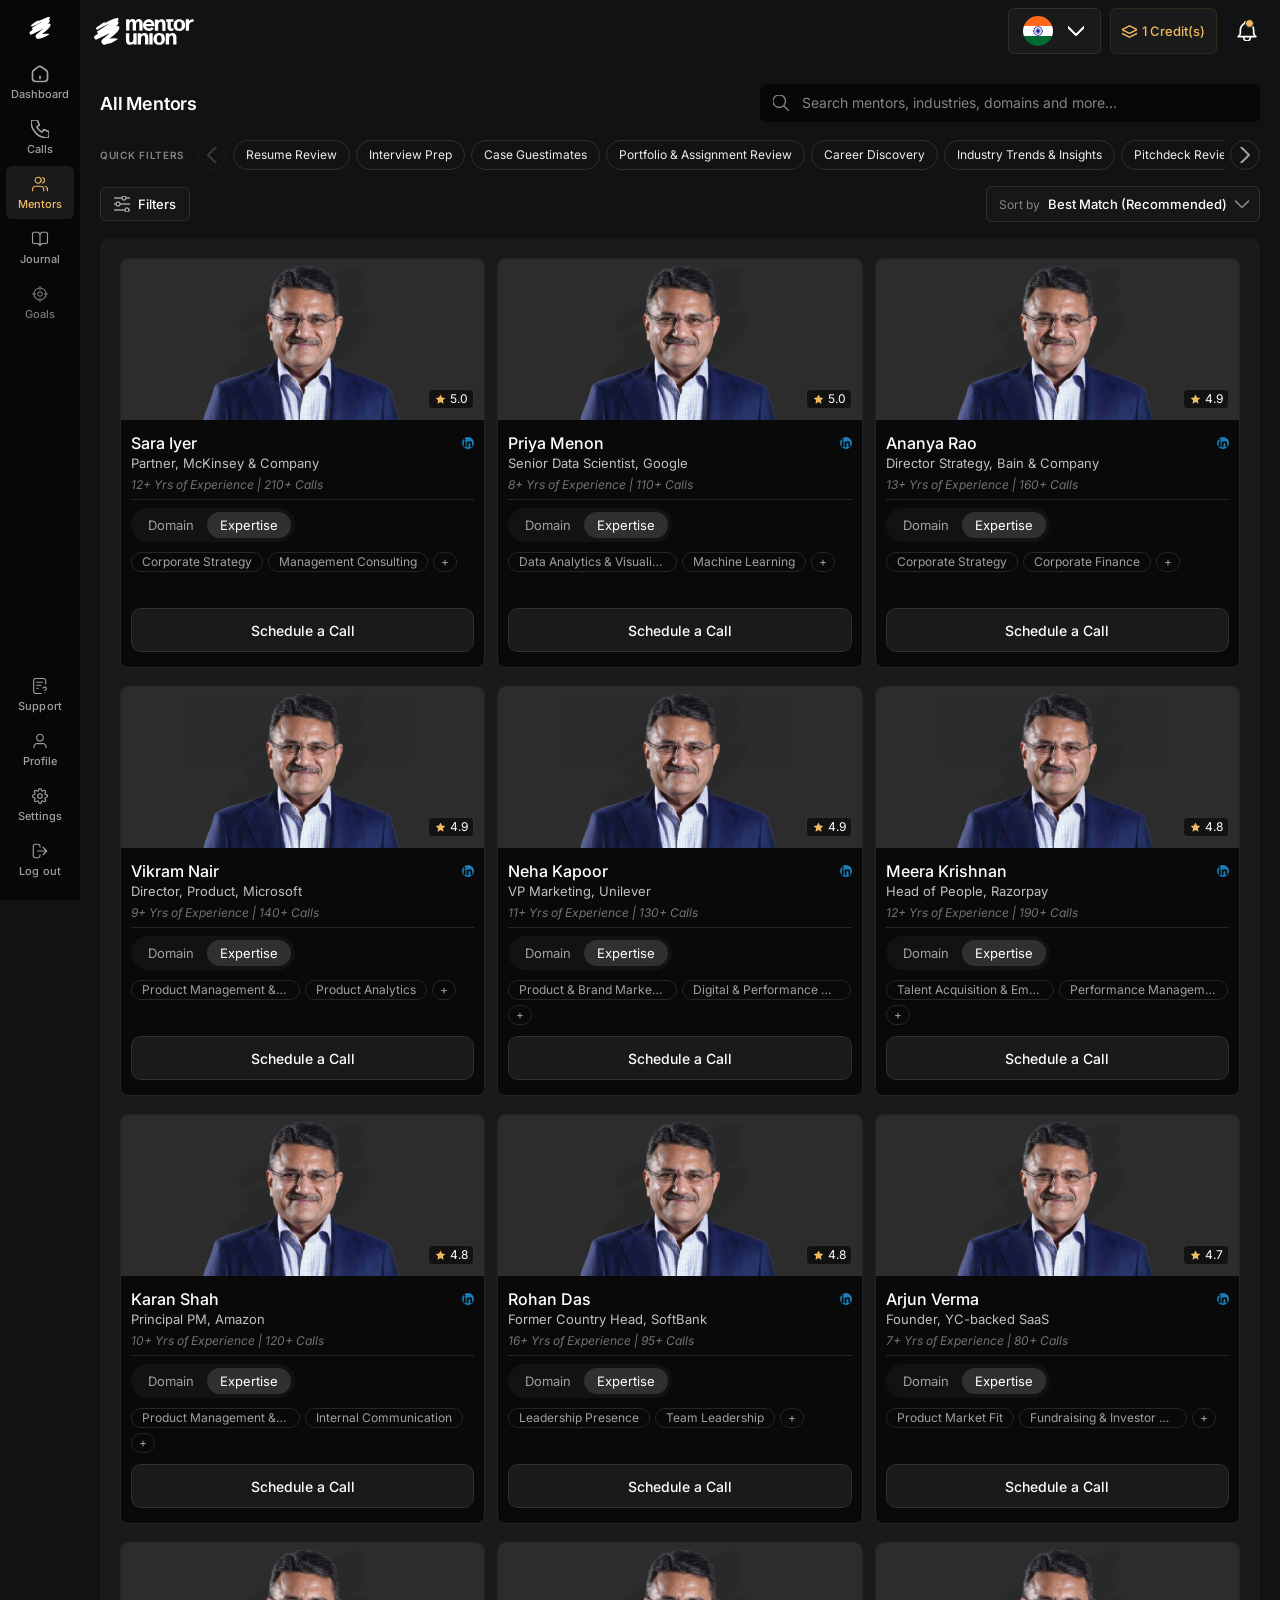
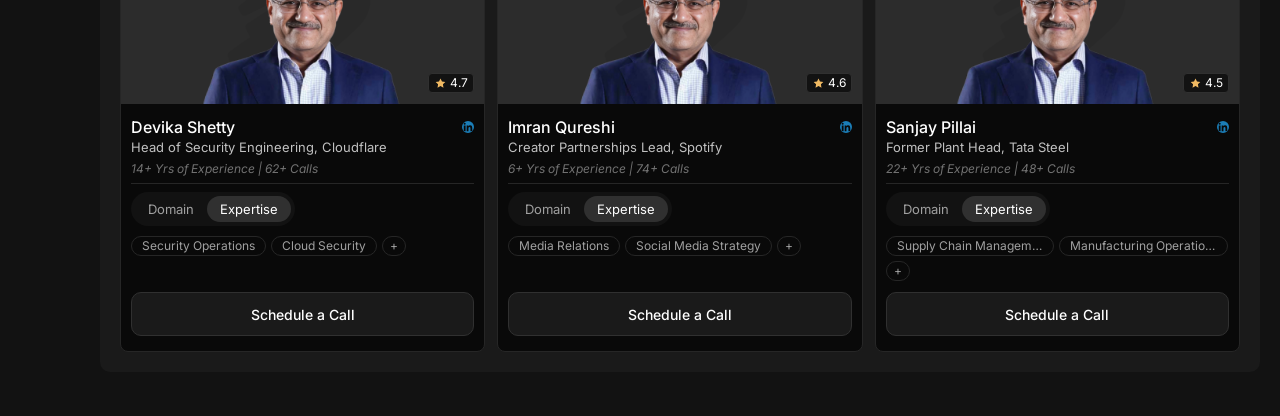
==== prototypes/all-mentors-taxonomy-filters/index.html @ c14a9895 "Publish All Mentors taxonomy filters prototype" ====
<!doctype html>
<html lang="en">
<head>
  <meta charset="utf-8">
  <meta name="viewport" content="width=device-width, initial-scale=1">
  <meta name="color-scheme" content="dark">
  <meta name="robots" content="noindex, nofollow">
  <meta name="description" content="All Mentors — mentor discovery filtered by session agenda, industry, functional domain and expertise, built on the proposed MentorUnion taxonomy.">
  <title>All Mentors · MentorUnion</title>
  <link rel="preconnect" href="https://fonts.googleapis.com">
  <link rel="preconnect" href="https://fonts.gstatic.com" crossorigin>
  <link rel="stylesheet" href="styles.css">
  <!-- Classic scripts, not modules: a page opened from the file system has
       origin `null`, and module scripts are blocked by CORS there. `defer`
       keeps them in document order and runs them after parsing.
       mentors-varied.js provides the twelve illustrative mentor records used
       to review the discovery and filtering experience. -->
  <script src="icons.js" defer></script>
  <script src="taxonomy.js" defer></script>
  <script src="mentors-varied.js" defer></script>
  <script src="app.js" defer></script>
</head>
<body>
  <a class="skip-link" href="#results">Skip to mentor results</a>

  <!-- Compact navigation rail: icon over label, permanently visible, no drawer.
       Below 768px it is replaced by the bottom tab bar at the end of the page.
       Only "Mentors" resolves to a page in this prototype; the rest are the
       platform's other sections, kept so the frame reads true. -->
  <nav class="rail" id="rail" aria-label="Platform sections">
    <span class="rail__mark" aria-hidden="true"></span>
    <div class="rail__group" id="rail-main"></div>
    <div class="rail__group rail__group--foot" id="rail-foot"></div>
  </nav>

  <div class="shell">
    <header class="topbar">
      <img class="topbar__logo" src="assets/logo-on-dark.svg" alt="MentorUnion" width="100" height="27">

      <div class="topbar__actions">
        <button class="chip-control" type="button" aria-label="Region: India">
          <img class="chip-control__flag" src="assets/flag-in.png" alt="" width="30" height="30">
          <span data-icon="chevron-down" data-size="16"></span>
        </button>

        <button class="chip-control chip-control--credits" type="button">
          <span data-icon="stack" data-size="15"></span>
          <span><span id="credit-count">1</span> Credit(s)</span>
        </button>

        <button class="topbar__bell" type="button" aria-label="Notifications" data-icon="bell" data-size="20"></button>
      </div>
    </header>

    <main class="page">
      <div class="page__head">
        <h1 class="page__title">All Mentors</h1>

        <div class="search" id="search" role="search">
          <span data-icon="search" data-size="16"></span>
          <label class="sr-only" for="search-input">Search mentors</label>
          <input id="search-input" type="search" autocomplete="off" spellcheck="false"
                 enterkeyhint="search" aria-controls="grid"
                 placeholder="Search mentors, industries, domains and more...">
          <button class="search__clear" type="button" aria-label="Clear search" data-icon="x" data-size="16"></button>
        </div>
      </div>

      <!-- Agendas — the quick-selection layer. All thirteen values stay in one
           horizontally scrollable row. -->
      <section class="quick" aria-labelledby="quick-title">
        <h2 class="quick__title" id="quick-title">Quick filters</h2>
        <div class="quick__viewport">
          <button class="quick__nav quick__nav--prev" type="button" aria-label="Previous quick filters"
                  data-agenda-scroll="-1" disabled>
            <span data-icon="chevron-down" data-size="16"></span>
          </button>
          <div class="quick__list" id="agenda-list" role="group" aria-labelledby="quick-title" tabindex="0"></div>
          <button class="quick__nav quick__nav--next" type="button" aria-label="Next quick filters"
                  data-agenda-scroll="1" disabled>
            <span data-icon="chevron-down" data-size="16"></span>
          </button>
        </div>
      </section>

      <!-- Results controls: advanced filters on the left, sort on the right. -->
      <div class="toolbar">
        <button class="toolbar__filters" type="button" data-sheet-open aria-haspopup="dialog">
          <span data-icon="adjustments-horizontal" data-size="16"></span>
          <span>Filters</span>
          <span class="toolbar__badge" id="filters-badge" hidden></span>
        </button>
        <div class="toolbar__sort" id="toolbar-sort"></div>
      </div>

      <!-- The active taxonomy path, shown as a funnel rather than loose chips. -->
      <div class="funnel" id="funnel" aria-live="polite"></div>

      <section class="results" id="results" aria-label="Mentors" tabindex="-1">
        <div class="grid" id="grid"></div>
      </section>
    </main>
  </div>

  <!-- Mobile navigation: the same destinations as the rail, as a bottom tab bar.
       The four sections a mentee moves between, plus everything else under More. -->
  <nav class="tabbar" id="tabbar" aria-label="Platform sections"></nav>

  <dialog class="msheet" id="more-nav" aria-label="More sections">
    <div class="msheet__head">
      <h2>More</h2>
      <button class="msheet__close" type="button" aria-label="Close" data-icon="x" data-size="20" data-more-nav-close></button>
    </div>
    <div class="msheet__body" id="more-nav-body"></div>
  </dialog>

  <!-- Advanced filters. A persistent split-panel workspace on laptop and
       desktop, with the same primary categories in a sticky strip on mobile. -->
  <dialog class="fsheet" id="filter-sheet" aria-labelledby="fsheet-title">
    <div class="fsheet__head">
      <h2 id="fsheet-title">Filters</h2>
      <button class="fsheet__reset" type="button" data-clear-all>Reset all</button>
      <button class="fsheet__close" type="button" aria-label="Close filters" data-icon="x" data-size="20" data-sheet-close></button>
    </div>
    <div class="fsheet__main">
      <nav class="fsheet__stages" id="fsheet-stages" role="tablist" aria-label="Filter categories"></nav>
      <section class="fsheet__workspace" id="fsheet-workspace">
        <div class="fsheet__body" id="fsheet-body" role="tabpanel"></div>
      </section>
    </div>
    <div class="fsheet__foot">
      <button class="fsheet__clear" type="button" data-clear-all>Clear all</button>
      <button class="fsheet__done" type="button" data-sheet-close>Show mentors</button>
    </div>
  </dialog>

  <dialog class="sheet" id="booking">
    <div class="sheet__head">
      <div>
        <h2 id="booking-name">Schedule a Call</h2>
        <p id="booking-role"></p>
      </div>
      <button class="sheet__close" type="button" aria-label="Close" data-icon="x" data-size="20" data-close></button>
    </div>
    <div class="sheet__body">
      <dl>
        <dt>Next available</dt><dd id="booking-slot"></dd>
        <dt>Time zone</dt><dd id="booking-tz"></dd>
        <dt>Session cost</dt><dd id="booking-cost"></dd>
      </dl>
      <button class="sheet__cta" type="button" id="booking-confirm">Confirm and use 1 credit</button>
    </div>
  </dialog>
</body>
</html>
---- prototypes/all-mentors-taxonomy-filters/styles.css ----
/* All Mentors — MentorUnion platform web
   ---------------------------------------------------------------------------
   Colour, radius, spacing, motion and type come from the Mentor Union Design
   Schema (shared/design/Mentor Union Design Schema/tokens/*.css); the :root
   block below is those token files, copied so this prototype opens from the
   file system with no build step and no path into the schema folder.

   Mentor card, top bar and booking geometry is measured off
   live/mu_taxonomy_filters/Credits.svg at its native 1440px width. Navigation
   and filtering are not: the rail is a compact icon-over-label component and the
   taxonomy lives in a filter workspace that only exists while it is open, so the
   page itself is results-first. Both use the same tokens, chips, checkboxes and
   surfaces as the rest of the page rather than a new visual language. */

@import url('https://fonts.googleapis.com/css2?family=Inter:ital,opsz,wght@0,14..32,300..900;1,14..32,300..900&display=swap');

:root {
  color-scheme: dark;

  /* Neutrals — tokens/colors.css */
  --mu-black: #121212;
  --mu-900: #1A1A1A;
  --mu-800: #2C2C2C;
  --mu-700: #3B3B3B;
  --mu-600: #4F4F4F;
  --mu-500: #727272;
  --mu-400: #848484;
  --mu-300: #A0A0A0;
  --mu-200: #C1C1C1;
  --mu-100: #EDEDED;
  --mu-000: #FFFFFF;

  /* Accent — one amber, no gradients */
  --accent-100: #FFF6E7;
  --accent-200: #F4CE91;
  --accent-300: #F0B962;
  --accent-400: #A37E42;
  --accent-500: #423113;

  --brand-linkedin: #1B7EB8;

  /* Surfaces. The reference adds two planes below the schema's three: #070707
     for the rail and the search well, #090909 for the mentor-card body. */
  --surface-page: var(--mu-black);
  --surface-card: var(--mu-900);
  --surface-raised: var(--mu-800);
  --surface-well: #070707;
  --surface-mentor-body: #090909;
  --surface-panel: #171717;

  --border-subtle: #262626;
  --border-control: #303030;
  --border-strong: var(--mu-700);

  --text-primary: var(--mu-000);
  --text-secondary: var(--mu-200);
  --text-tertiary: var(--mu-300);
  --text-muted: var(--mu-400);
  --text-quiet: var(--mu-500);
  --text-disabled: var(--mu-600);
  --text-on-accent: var(--mu-black);
  /* The muted value Side nav.svg paints an unavailable section in. */
  --nav-off: #777777;

  /* Type — tokens/typography.css */
  --font-sans: "Inter", "Inter 18pt", -apple-system, BlinkMacSystemFont, "Segoe UI", Roboto, "Helvetica Neue", Arial, sans-serif;
  --fs-3xs: 10px;
  --fs-2xs: 12px;
  --fs-xs: 13px;
  --fs-sm: 14px;
  --fs-md: 16px;
  --fs-lg: 18px;

  /* Radius — tokens/radius.css */
  --radius-1: 4px;
  --radius-2: 6px;
  --radius-3: 8px;
  --radius-4: 10px;
  --radius-pill: 1000px;

  /* Motion — tokens/elevation.css */
  --motion-fast: 120ms;
  --motion-base: 180ms;
  --ease-standard: cubic-bezier(0.2, 0, 0, 1);
  --ring-focus: 0 0 0 3px rgba(240, 185, 98, 0.28);
  --shadow-e0: 8px 8px 32px 1px rgba(8, 8, 8, 0.12);

  /* Frame */
  --rail-w: 80px;
  --gutter: 20px;
  --topbar-h: 62px;
}

* { box-sizing: border-box; }

html { scrollbar-color: var(--mu-800) var(--surface-page); }

body {
  margin: 0;
  background: var(--surface-page);
  color: var(--text-primary);
  font-family: var(--font-sans);
  -webkit-font-smoothing: antialiased;
}

button { font: inherit; color: inherit; background: none; border: 0; padding: 0; cursor: pointer; }
h1, h2, h3, p { margin: 0; }
ul { margin: 0; padding: 0; list-style: none; }
svg { display: block; flex: none; }

:focus-visible { outline: none; box-shadow: var(--ring-focus); }
/* The focus ring is a box-shadow, so bare icon buttons need a radius of their
   own or the ring reads as a square drawn around the glyph. */
.topbar__bell, .search__clear, .sheet__close, .fsheet__close, .msheet__close,
.fchip button, .mentor__linkedin { border-radius: var(--radius-2); }

.sr-only {
  position: absolute; width: 1px; height: 1px; padding: 0; margin: -1px;
  overflow: hidden; clip: rect(0 0 0 0); white-space: nowrap; border: 0;
}

.skip-link {
  position: absolute; left: -9999px; top: 8px; z-index: 20;
  padding: 8px 14px; border-radius: var(--radius-2);
  background: var(--accent-300); color: var(--text-on-accent);
  font-size: var(--fs-xs); font-weight: 600;
}
.skip-link:focus { left: calc(var(--rail-w) + 16px); }

/* ── Compact navigation rail ────────────────────────────────────────────── */

/* Icon over label, permanently visible, no drawer and no expand: the rail costs
   80px and never more, which is the whole point of it. */

.rail {
  position: fixed; inset: 0 auto 0 0; z-index: 14;
  width: var(--rail-w);
  display: flex; flex-direction: column; align-items: stretch;
  padding: 0 6px;
  background: var(--surface-well);
  overflow: hidden auto;
  scrollbar-width: none;
}
.rail::-webkit-scrollbar { width: 0; }

.rail__mark {
  display: grid; place-items: center;
  height: 56px; flex: none;
  color: var(--mu-000);
}

.rail__group { display: flex; flex-direction: column; gap: 2px; }
.rail__group--foot { margin-top: auto; padding: 10px 0 14px; }

.rail__item {
  display: flex; flex-direction: column; align-items: center; gap: 5px;
  padding: 9px 2px 8px;
  border-radius: var(--radius-2);
  color: var(--text-tertiary);
  text-decoration: none;
  transition: background var(--motion-fast) var(--ease-standard),
              color var(--motion-fast) var(--ease-standard);
}
.rail__icon { display: grid; place-items: center; width: 18px; height: 18px; }
.rail__label {
  font-size: 11px; font-weight: 500; line-height: 13px; letter-spacing: 0.005em;
  white-space: nowrap;
}

.rail__item:hover { background: var(--mu-900); color: var(--mu-000); }
.rail__item[aria-current="page"] { background: var(--mu-900); color: var(--accent-300); }
.rail__item[aria-disabled="true"] { color: var(--nav-off); cursor: default; }
.rail__item[aria-disabled="true"]:hover { background: none; color: var(--nav-off); }

/* ── Mobile tab bar ─────────────────────────────────────────────────────── */

.tabbar {
  display: none;
  position: fixed; left: 0; right: 0; bottom: 0; z-index: 14;
  padding: 6px 4px calc(6px + env(safe-area-inset-bottom, 0px));
  border-top: 1px solid var(--border-subtle);
  background: rgba(7, 7, 7, 0.96);
  backdrop-filter: blur(8px);
}
.tabbar__item {
  flex: 1 1 0; min-width: 0;
  display: flex; flex-direction: column; align-items: center; gap: 4px;
  padding: 6px 2px;
  border-radius: var(--radius-2);
  color: var(--text-tertiary);
  text-decoration: none;
}
.tabbar__icon { display: grid; place-items: center; width: 18px; height: 18px; }
.tabbar__label { font-size: 10px; font-weight: 500; line-height: 12px; white-space: nowrap; }
.tabbar__item[aria-current="page"] { color: var(--accent-300); }
.tabbar__item[aria-disabled="true"] { color: var(--nav-off); }

/* The rest of the destinations, one tap from the tab bar. */
dialog.msheet {
  display: none;
  width: 100vw; max-width: 100vw; margin: auto auto 0; padding: 0;
  border: 0; border-top: 1px solid var(--border-subtle);
  border-radius: var(--radius-4) var(--radius-4) 0 0;
  background: var(--mu-900); color: var(--text-primary);
}
dialog.msheet[open] { display: block; }
dialog.msheet::backdrop { background: rgba(7, 7, 7, 0.72); }
.msheet__head {
  display: flex; align-items: center;
  padding: 14px var(--gutter);
  border-bottom: 1px solid var(--border-subtle);
}
.msheet__head h2 { font-size: var(--fs-md); font-weight: 600; }
.msheet__close { margin-left: auto; color: var(--text-muted); }
.msheet__body { padding: 8px 12px calc(16px + env(safe-area-inset-bottom, 0px)); }

.navrow__item {
  display: flex; align-items: center; gap: 12px;
  height: 46px; padding: 0 10px;
  border-radius: var(--radius-2);
  color: var(--mu-000); text-decoration: none;
  font-size: var(--fs-sm);
}
.navrow__icon { display: grid; place-items: center; width: 18px; height: 18px; flex: none; }
.navrow__item:hover { background: var(--surface-page); }
.navrow__item[aria-current="page"] { color: var(--accent-300); }
.navrow__item[aria-disabled="true"] { color: var(--nav-off); cursor: default; }
.navrow__item[aria-disabled="true"]:hover { background: none; }

/* ── Top bar ────────────────────────────────────────────────────────────── */

.shell { margin-left: var(--rail-w); }

.topbar {
  height: var(--topbar-h);
  display: flex; align-items: center;
  padding: 0 var(--gutter) 0 14px;
}

.topbar__logo { height: 27px; width: auto; }

.topbar__actions { margin-left: auto; display: flex; align-items: center; gap: 9px; }

.chip-control {
  display: flex; align-items: center; gap: 15px;
  height: 46px; padding: 0 16px 0 14px;
  border: 1px solid var(--border-control);
  border-radius: var(--radius-2);
  background: var(--mu-900);
  transition: border-color var(--motion-fast) var(--ease-standard);
}
.chip-control:hover { border-color: var(--border-strong); }

.chip-control__flag {
  width: 30px; height: 30px; border-radius: 50%;
  object-fit: cover; flex: none;
}

.chip-control--credits {
  border-color: #31291C;
  color: var(--accent-300);
  font-size: var(--fs-xs); font-weight: 500;
  gap: 5px; padding: 0 11px;
}
.chip-control--credits:hover { border-color: var(--accent-400); }

.topbar__bell {
  position: relative;
  display: grid; place-items: center;
  width: 26px; height: 32px; margin-left: 8px;
  color: var(--mu-000);
}
.topbar__bell::after {
  content: ""; position: absolute; top: 4px; right: 6px;
  width: 7px; height: 7px; border-radius: 50%;
  background: var(--accent-300);
  border: 1.5px solid var(--surface-page);
}

/* ── Page frame ─────────────────────────────────────────────────────────── */

.page { padding: 22px var(--gutter) 44px; }

.page__head {
  display: flex; align-items: center; justify-content: space-between; gap: 16px;
  min-height: 36px;
}

.page__title {
  margin: 0;
  font-size: var(--fs-lg); font-weight: 600; letter-spacing: -0.01em;
}

.search {
  display: flex; align-items: center; gap: 11px;
  width: min(500px, 55vw); height: 38px; padding: 0 12px;
  border: 1px solid transparent; border-radius: var(--radius-2);
  background: var(--surface-well);
  color: var(--text-muted);
}
.search:hover { border-color: var(--border-control); }
.search:focus-within { border-color: var(--accent-400); box-shadow: var(--ring-focus); }
.search input {
  flex: 1; min-width: 0;
  border: 0; background: none; color: var(--text-primary);
  font: 400 var(--fs-sm)/20px var(--font-sans);
}
.search input::placeholder { color: var(--text-muted); }
.search input:focus { outline: none; }
.search__clear { display: none; color: var(--text-muted); }
.search__clear:hover { color: var(--text-primary); }
.search[data-filled="true"] .search__clear { display: block; }

/* ── Quick filters (agendas) ────────────────────────────────────────────── */

/* One restrained row containing every agenda. The row scrolls horizontally and
   never grows into a multi-line chip wall. */
.quick {
  display: flex; align-items: center; gap: 12px;
  margin-top: 18px;
}

.quick__title {
  flex: none;
  color: var(--text-muted);
  font-size: var(--fs-3xs); font-weight: 600; letter-spacing: 0.07em;
  text-transform: uppercase;
}

.quick__viewport { display: flex; align-items: center; gap: 6px; min-width: 0; flex: 1; }
.quick__list {
  display: flex; flex: 1; flex-wrap: nowrap; gap: 6px; min-width: 0;
  overflow-x: auto; scrollbar-width: none; scroll-behavior: smooth;
}
.quick__list::-webkit-scrollbar { height: 0; }

.quick__nav {
  display: grid; place-items: center; flex: none;
  width: 30px; height: 30px;
  border: 1px solid var(--border-control); border-radius: 50%;
  color: var(--text-tertiary);
}
.quick__nav:hover:not(:disabled) { border-color: var(--border-strong); color: var(--text-primary); }
.quick__nav:disabled { opacity: 0.28; cursor: default; }
.quick__nav--prev svg { transform: rotate(90deg); }
.quick__nav--next svg { transform: rotate(-90deg); }

.chip {
  height: 30px; padding: 0 12px;
  border: 1px solid var(--border-control);
  border-radius: var(--radius-pill);
  background: var(--surface-page);
  color: var(--mu-100);
  font-size: var(--fs-2xs); line-height: 28px;
  white-space: nowrap;
  transition: background var(--motion-fast) var(--ease-standard),
              color var(--motion-fast) var(--ease-standard),
              border-color var(--motion-fast) var(--ease-standard);
}
.chip:hover { border-color: var(--border-strong); background: var(--mu-800); color: var(--mu-000); }
.chip[aria-pressed="true"] {
  background: var(--mu-000); color: var(--mu-black); font-weight: 500;
  border-color: var(--border-control);
}
.chip--more { color: var(--text-tertiary); padding: 0 11px; }
.chip--more:hover { color: var(--mu-000); }

/* ── Results toolbar ────────────────────────────────────────────────────── */

.toolbar { display: flex; align-items: center; gap: 12px; margin-top: 16px; min-width: 0; }

.toolbar__filters {
  display: inline-flex; align-items: center; gap: 8px;
  height: 34px; padding: 0 13px;
  border: 1px solid var(--border-control); border-radius: var(--radius-2);
  background: var(--surface-panel);
  color: var(--text-primary);
  font-size: var(--fs-xs); font-weight: 500;
  transition: border-color var(--motion-fast) var(--ease-standard),
              background var(--motion-fast) var(--ease-standard);
}
.toolbar__filters:hover { border-color: var(--border-strong); background: var(--mu-800); }
.toolbar__filters svg { color: var(--text-tertiary); }

.toolbar__badge {
  display: inline-grid; place-items: center;
  min-width: 18px; height: 18px; padding: 0 5px;
  border-radius: var(--radius-pill);
  background: var(--accent-300); color: var(--text-on-accent);
  font-size: var(--fs-3xs); font-weight: 700;
}
.toolbar__badge[hidden] { display: none; }

.toolbar__sort { display: flex; justify-content: flex-end; margin-left: auto; min-width: 0; }

.sortsel {
  position: relative;
  display: inline-flex; align-items: center; gap: 8px;
  height: 36px; padding: 0 32px 0 12px;
  max-width: 100%; min-width: 0; overflow: hidden;
  border: 1px solid var(--border-control); border-radius: var(--radius-2);
  background: var(--surface-panel);
  color: var(--text-muted); font-size: var(--fs-2xs);
}
.sortsel:hover { border-color: var(--border-strong); }
.sortsel:focus-within { box-shadow: var(--ring-focus); }
.sortsel__label { flex: none; white-space: nowrap; }
.sortsel select {
  appearance: none; border: 0; background: none; outline: none;
  max-width: 100%; min-width: 0; overflow: hidden; text-overflow: ellipsis;
  color: var(--text-primary); font: 500 var(--fs-xs)/1 var(--font-sans);
  cursor: pointer;
}
.sortsel select option { background: var(--mu-900); color: var(--text-primary); }
.sortsel svg { position: absolute; right: 10px; color: var(--text-muted); pointer-events: none; }

/* ── The active funnel, on the results page ─────────────────────────────── */

/* Industry remains separate; Domain and Expertise stay adjacent without a
   directional arrow. */
.funnel {
  display: flex; align-items: flex-start; gap: 12px;
  margin-top: 12px;
}
.funnel[hidden] { display: none; }

.funnel__path { display: flex; align-items: center; flex-wrap: wrap; gap: 6px; min-width: 0; }
.fstep { display: inline-flex; align-items: center; flex-wrap: wrap; gap: 6px; }
.funnel__related {
  display: inline-flex; align-items: center; flex-wrap: wrap; gap: 6px;
  padding-left: 10px; border-left: 1px solid var(--border-control);
}

.fchip {
  display: inline-flex; align-items: center; gap: 6px;
  min-height: 26px; padding: 0 6px 0 10px;
  border: 1px solid var(--border-control); border-radius: var(--radius-pill);
  color: var(--text-secondary); font-size: var(--fs-2xs);
}
.fchip__kind { color: var(--text-quiet); }
.fchip__kind::after { content: " ·"; }
.fchip button { display: grid; place-items: center; color: var(--text-muted); }
.fchip button:hover { color: var(--text-primary); }
.fchip--more { padding: 0 10px; color: var(--text-tertiary); }
.fchip--more:hover { border-color: var(--border-strong); color: var(--text-primary); }
/* A secondary filter is not part of the taxonomy grouping. */
.fchip--aside { border-style: dashed; }

.funnel__clear {
  flex: none; margin-left: auto; padding: 4px 0;
  color: var(--text-tertiary); font-size: var(--fs-2xs);
  text-decoration: underline; text-underline-offset: 3px;
}
.funnel__clear:hover { color: var(--accent-300); }

/* ── Results ────────────────────────────────────────────────────────────── */

.results {
  min-height: 500px;
  margin-top: 16px;
  padding: var(--gutter);
  border-radius: var(--radius-4);
  background: var(--mu-900);
  /* The card grid answers to the space the results actually have. */
  container-type: inline-size;
}

.grid {
  display: grid;
  grid-template-columns: minmax(0, 1fr);
  grid-auto-rows: 410px;
  column-gap: 12px; row-gap: 18px;
  align-items: stretch;
}
@container (min-width: 500px) { .grid { grid-template-columns: repeat(2, minmax(0, 1fr)); } }
@container (min-width: 800px) { .grid { grid-template-columns: repeat(3, minmax(0, 1fr)); } }
@container (min-width: 1180px) { .grid { grid-template-columns: repeat(4, minmax(0, 1fr)); } }

.results__empty {
  display: flex; flex-direction: column; align-items: center; gap: 8px;
  padding: 110px 20px;
  text-align: center;
}
.results__empty h2 { margin: 0; font-size: var(--fs-md); font-weight: 600; }
.results__empty p { margin: 0; max-width: 420px; color: var(--text-muted); font-size: var(--fs-xs); line-height: 18px; }
.results__empty-actions { display: flex; gap: 8px; margin-top: 10px; }
.results__empty-actions button {
  height: 36px; padding: 0 16px;
  border: 1px solid var(--border-control); border-radius: var(--radius-4);
  color: var(--text-primary); font-size: var(--fs-xs); font-weight: 500;
}
.results__empty-actions button:first-child {
  background: var(--accent-300); border-color: var(--accent-300);
  color: var(--text-on-accent); font-weight: 600;
}
.results__empty-actions button:first-child:hover { background: var(--accent-200); }
.results__empty-actions button:last-child:hover { background: var(--mu-800); border-color: var(--border-strong); }

/* ── Mentor card ────────────────────────────────────────────────────────── */

.mentor {
  display: flex; flex-direction: column;
  width: 100%; min-width: 0; height: 410px;
  border: 1px solid var(--border-subtle);
  border-radius: var(--radius-3);
  background: var(--surface-mentor-body);
  overflow: hidden;
  transition: border-color var(--motion-base) var(--ease-standard);
}
.mentor:hover { border-color: var(--border-control); }

.mentor__media {
  position: relative;
  height: 161px; flex: none;
  background: var(--mu-800);
  overflow: hidden;
}

.mentor__watermark {
  position: absolute; left: 66px; top: 8px;
  width: 224px; height: 148px;
  opacity: 0.06;
  pointer-events: none;
}

.mentor__photo {
  position: absolute; top: 7px; left: 50%;
  width: 199px; height: 165px;
  transform: translateX(-50%);
  object-fit: contain; object-position: top center;
}

.mentor__rating {
  position: absolute; right: 10px; bottom: 11px;
  display: inline-flex; align-items: center; gap: 3px;
  height: 20px; padding: 0 5px;
  border: 1px solid var(--border-control); border-radius: var(--radius-1);
  background: var(--surface-page);
  color: var(--mu-000); font-size: var(--fs-2xs); line-height: 1;
}
.mentor__rating svg { color: var(--accent-300); }

.mentor__body { display: flex; flex: 1; flex-direction: column; min-height: 0; padding: 13px 10px 15px; }

.mentor__name {
  display: flex; align-items: center; gap: 8px;
  font-size: var(--fs-md); font-weight: 500; line-height: 20px;
}
.mentor__name span { min-width: 0; overflow: hidden; text-overflow: ellipsis; white-space: nowrap; }
.mentor__linkedin { margin-left: auto; color: var(--brand-linkedin); }

.mentor__role {
  margin-top: 1px;
  color: var(--text-secondary);
  font-size: var(--fs-xs); line-height: 18px;
  overflow: hidden; text-overflow: ellipsis; white-space: nowrap;
}

.mentor__meta {
  margin-top: 5px;
  color: var(--text-quiet);
  font-size: var(--fs-2xs); font-style: italic; line-height: 16px;
  overflow: hidden; text-overflow: ellipsis; white-space: nowrap;
}

.mentor__rule { height: 1px; margin: 6px 0 8px; background: var(--border-subtle); }

.mentor__toggle {
  display: inline-flex; align-self: flex-start; gap: 0;
  padding: 4px;
  border-radius: var(--radius-pill);
  background: var(--surface-page);
}
.mentor__toggle button {
  height: 26px; padding: 0 13px;
  border-radius: var(--radius-pill);
  color: var(--text-tertiary); font-size: var(--fs-xs); line-height: 26px;
  transition: background var(--motion-fast) var(--ease-standard),
              color var(--motion-fast) var(--ease-standard);
}
.mentor__toggle button:hover { color: var(--text-primary); }
.mentor__toggle button[aria-pressed="true"] { background: var(--border-control); color: var(--mu-000); }

.mentor__tags {
  display: flex; align-content: flex-start; flex-wrap: wrap; gap: 5px;
  height: 45px; min-height: 45px; margin-top: 10px; overflow: hidden;
}

.tag {
  flex: 0 1 auto; height: 20px; padding: 0 10px;
  border: 1px solid var(--border-subtle); border-radius: var(--radius-pill);
  color: var(--text-tertiary); font-size: var(--fs-2xs); line-height: 18px;
  white-space: nowrap; max-width: 100%;
  overflow: hidden; text-overflow: ellipsis;
}
.mentor__tags .tag:not(.tag--more) { max-width: calc(50% - 3px); }
.tag--more { padding: 0 7px; color: var(--text-tertiary); }
.tag--more:hover { border-color: var(--border-strong); color: var(--text-primary); }

.mentor__cta {
  height: 44px; flex: none; margin-top: auto;
  border: 1px solid var(--border-control); border-radius: var(--radius-4);
  background: var(--mu-900);
  color: var(--text-primary);
  font-size: var(--fs-sm); font-weight: 500;
  transition: background var(--motion-fast) var(--ease-standard),
              color var(--motion-fast) var(--ease-standard),
              border-color var(--motion-fast) var(--ease-standard);
}
.mentor__cta:hover,
/* The reference paints one card's CTA amber; that card carries data-cta. */
.mentor[data-cta="accent"] .mentor__cta {
  background: var(--accent-300);
  color: var(--text-on-accent); font-weight: 600;
}
.mentor__cta:hover { border-color: var(--accent-300); }
.mentor[data-cta="accent"] .mentor__cta:hover { background: var(--accent-200); }
.mentor__cta:active { background: var(--accent-400); border-color: var(--accent-400); transform: translateY(0.5px); }

/* ── Filter workspace ───────────────────────────────────────────────────── */

/* The category column is a permanent part of the desktop surface. Only the
   workspace on its right changes. */
dialog.fsheet {
  display: none;
  position: fixed; inset: 0 0 0 auto; margin: 0;
  width: min(920px, calc(100vw - 32px)); max-width: 100vw;
  height: 100%; max-height: 100%; padding: 0;
  border: 0; border-left: 1px solid var(--border-subtle);
  border-radius: var(--radius-4) 0 0 var(--radius-4);
  background: var(--mu-900); color: var(--text-primary);
  box-shadow: var(--shadow-e0); overflow: hidden;
}
dialog.fsheet[open] { display: flex; flex-direction: column; }
dialog.fsheet::backdrop { background: rgba(7, 7, 7, 0.72); }

.fsheet__head {
  display: flex; align-items: center; gap: 12px; flex: none;
  min-height: 58px; padding: 0 20px;
  border-bottom: 1px solid var(--border-subtle);
}
.fsheet__head h2 { font-size: var(--fs-md); font-weight: 600; }
.fsheet__reset {
  margin-left: auto; padding: 6px 4px; border-radius: var(--radius-2);
  color: var(--text-tertiary); font-size: var(--fs-2xs);
}
.fsheet__reset:hover:not(:disabled) { color: var(--accent-300); }
.fsheet__reset:disabled { color: var(--text-disabled); cursor: default; }
.fsheet__close { color: var(--text-muted); }
.fsheet__close:hover { color: var(--text-primary); }

.fsheet__main {
  display: grid; grid-template-columns: 230px minmax(0, 1fr);
  flex: 1; min-height: 0;
}

.fsheet__stages {
  display: flex; flex-direction: column; align-items: stretch; min-width: 0;
  padding: 20px 12px;
  border-right: 1px solid var(--border-subtle);
  background: #141414;
}
.fstages__eyebrow {
  padding: 0 10px 10px;
  color: var(--text-quiet); font-size: var(--fs-3xs); font-weight: 700;
  letter-spacing: 0.08em; text-transform: uppercase;
}
.fstages__item {
  display: grid; grid-template-columns: minmax(0, 1fr) auto 16px;
  grid-template-rows: auto auto; align-items: center; gap: 4px 8px;
  width: 100%; min-height: 62px; padding: 10px;
  border-radius: var(--radius-3); color: var(--text-tertiary);
  text-align: left;
  transition: background var(--motion-fast) var(--ease-standard),
              color var(--motion-fast) var(--ease-standard);
}
.fstages__item:hover { background: var(--surface-panel); color: var(--text-primary); }
.fstages__item[aria-selected="true"] {
  background: var(--surface-raised); color: var(--mu-000);
  box-shadow: inset 3px 0 var(--accent-300);
}
.fstages__label {
  min-width: 0; overflow: hidden; text-overflow: ellipsis; white-space: nowrap;
  font-size: var(--fs-xs); font-weight: 600;
}
.fstages__count {
  display: grid; place-items: center;
  min-width: 20px; height: 20px; padding: 0 6px;
  border-radius: var(--radius-pill);
  background: var(--accent-500); color: var(--accent-300);
  font-size: var(--fs-3xs); font-weight: 700;
}
.fstages__chev { color: var(--text-quiet); transform: rotate(-90deg); }
.fstages__summary {
  grid-column: 1 / -1; min-width: 0;
  overflow: hidden; text-overflow: ellipsis; white-space: nowrap;
  color: var(--text-muted); font-size: var(--fs-2xs); line-height: 16px;
}
.fsheet__workspace { min-width: 0; min-height: 0; display: flex; }
.fsheet__body {
  flex: 1; min-width: 0; min-height: 0; overflow-y: auto;
  padding: 22px 28px 28px;
}
.fsheet__body::-webkit-scrollbar { width: 6px; }
.fsheet__body::-webkit-scrollbar-thumb { background: var(--mu-800); border-radius: 3px; }

.fworkspace__head { margin-bottom: 18px; }
.fworkspace__head h3 { font-size: var(--fs-lg); font-weight: 600; letter-spacing: -0.01em; }

.fsearch {
  display: flex; align-items: center; gap: 8px;
  width: min(100%, 560px); height: 40px; margin-bottom: 16px; padding: 0 12px;
  border: 1px solid var(--border-control); border-radius: var(--radius-2);
  background: var(--surface-page); color: var(--text-muted);
}
.fsearch:focus-within { box-shadow: var(--ring-focus); }
.fsearch input {
  flex: 1; min-width: 0; border: 0; background: none; color: var(--text-primary);
  font: 400 var(--fs-xs)/18px var(--font-sans);
}
.fsearch input:focus { outline: none; }
.fsearch input::placeholder { color: var(--text-muted); }
.fsearch [data-stage-clear] { display: none; color: var(--text-muted); border-radius: var(--radius-2); }
.fsearch[data-filled="true"] [data-stage-clear] { display: block; }
.fsearch [data-stage-clear]:hover { color: var(--text-primary); }

.fstage__title { margin: 2px 0 12px; font-size: var(--fs-md); font-weight: 600; }
.fstage__rule { display: block; height: 1px; margin: 8px 0; background: var(--border-subtle); }

.fcontext {
  display: flex; align-items: flex-start; gap: 10px;
  margin: -6px 0 16px; min-width: 0;
}
.fcontext__label {
  flex: none; padding-top: 5px;
  color: var(--text-quiet); font-size: var(--fs-2xs); font-weight: 600;
}
.fcontext__chips { display: flex; flex-wrap: wrap; gap: 6px; min-width: 0; }

.fbrowse {
  margin: 18px 0 7px;
  color: var(--text-quiet);
  font-size: var(--fs-3xs); font-weight: 700; letter-spacing: 0.07em;
  text-transform: uppercase;
}

.flist { display: flex; flex-direction: column; min-width: 0; }
.flist--domains { display: grid; grid-template-columns: repeat(2, minmax(0, 1fr)); column-gap: 18px; }

.fexpert-group + .fexpert-group { margin-top: 22px; padding-top: 20px; border-top: 1px solid var(--border-subtle); }
.fexpert-group h4 {
  margin: 0 0 8px; color: var(--text-muted);
  font-size: var(--fs-3xs); font-weight: 700; letter-spacing: 0.07em;
  text-transform: uppercase;
}

/* A row you open to reach a compact child list. */
.brow {
  display: flex; align-items: center; gap: 10px;
  width: 100%; min-height: 46px; padding: 8px 10px;
  border-radius: var(--radius-2); color: var(--text-secondary); text-align: left;
  transition: background var(--motion-fast) var(--ease-standard),
              color var(--motion-fast) var(--ease-standard);
}
.brow:hover { background: var(--surface-panel); color: var(--text-primary); }
.brow__name { flex: 1; min-width: 0; font-size: var(--fs-sm); line-height: 19px; overflow-wrap: anywhere; }
.brow__sel {
  flex: none; padding: 0 7px; border-radius: var(--radius-pill);
  background: var(--accent-500); color: var(--accent-300);
  font-size: var(--fs-3xs); font-weight: 600; line-height: 18px;
}
.brow__n { flex: none; color: var(--text-quiet); font-size: var(--fs-2xs); }
.brow__chev { flex: none; color: var(--text-quiet); transform: rotate(-90deg); }
.brow--more { min-height: 52px; border-bottom: 1px solid var(--border-subtle); border-radius: 0; }

.fback {
  display: inline-flex; align-items: center; gap: 6px;
  margin-bottom: 12px; padding: 5px 6px 5px 2px;
  border-radius: var(--radius-2); color: var(--text-tertiary); font-size: var(--fs-2xs);
}
.fback svg { transform: rotate(90deg); }
.fback:hover { color: var(--accent-300); }

.fnone { padding: 20px 2px; }
.fnone p, .fgroup__empty { color: var(--text-muted); font-size: var(--fs-xs); line-height: 18px; }
.fnone button {
  margin-top: 10px; height: 32px; padding: 0 12px;
  border: 1px solid var(--border-control); border-radius: var(--radius-2);
  color: var(--text-primary); font-size: var(--fs-2xs);
}
.fnone button:hover { background: var(--mu-800); border-color: var(--border-strong); }

/* Option rows — one row shape wherever a value sits. */
.opt {
  display: flex; align-items: flex-start; gap: 10px;
  min-height: 38px; padding: 8px 10px;
  border-radius: var(--radius-2); color: var(--text-tertiary);
  font-size: var(--fs-sm); line-height: 20px; cursor: pointer;
  transition: color var(--motion-fast) var(--ease-standard),
              background var(--motion-fast) var(--ease-standard);
}
.opt:hover { color: var(--text-secondary); background: var(--surface-panel); }
.opt input { position: absolute; opacity: 0; width: 0; height: 0; }
.opt__label { min-width: 0; overflow-wrap: anywhere; }
.opt__box {
  display: grid; place-items: center; flex: none;
  width: 16px; height: 16px; margin-top: 2px;
  border: 1.5px solid var(--mu-600);
  transition: border-color var(--motion-fast) var(--ease-standard),
              background var(--motion-fast) var(--ease-standard);
}
.opt--radio .opt__box { border-radius: 50%; }
.opt--check .opt__box { border-radius: var(--radius-1); color: var(--text-on-accent); }
.opt__box::after { content: ""; }
.opt--radio .opt__box::after {
  width: 7px; height: 7px; border-radius: 50%; background: var(--mu-000);
  transform: scale(0); transition: transform var(--motion-base) var(--ease-standard);
}
.opt input:checked ~ .opt__box { border-color: var(--mu-000); }
.opt--radio input:checked ~ .opt__box::after { transform: scale(1); }
.opt--check input:checked ~ .opt__box { background: var(--accent-300); border-color: var(--accent-300); }
.opt--check .opt__box svg { opacity: 0; }
.opt--check input:checked ~ .opt__box svg { opacity: 1; }
.opt:hover .opt__box { border-color: var(--mu-500); }
.opt:has(input:checked) { color: var(--text-primary); }
.opt:has(input:focus-visible) { box-shadow: var(--ring-focus); }
.opt[data-included="true"] { cursor: default; color: var(--text-quiet); }
.opt[data-included="true"] .opt__box { background: var(--accent-400); border-color: var(--accent-400); }
.opt[data-included="true"]:hover { color: var(--text-quiet); background: none; }
.opt__crumb { display: block; color: var(--text-quiet); font-size: var(--fs-2xs); line-height: 16px; }
.opt__new {
  display: inline-block; white-space: nowrap; padding: 0 6px; margin-left: 2px;
  border-radius: var(--radius-1); background: var(--accent-500); color: var(--accent-300);
  font-size: var(--fs-3xs); font-weight: 600; line-height: 16px; vertical-align: 2px;
}

.fsheet__foot {
  display: flex; align-items: center; gap: 12px; flex: none;
  min-height: 66px; padding: 10px 20px calc(10px + env(safe-area-inset-bottom, 0px));
  border-top: 1px solid var(--border-subtle); background: var(--mu-900);
}
.fsheet__clear {
  color: var(--text-tertiary); font-size: var(--fs-xs);
  text-decoration: underline; text-underline-offset: 3px;
}
.fsheet__clear:hover:not(:disabled) { color: var(--accent-300); }
.fsheet__clear:disabled { color: var(--text-disabled); cursor: default; text-decoration: none; }
.fsheet__done {
  margin-left: auto; height: 42px; padding: 0 22px;
  border-radius: var(--radius-4); background: var(--accent-300); color: var(--text-on-accent);
  font-size: var(--fs-sm); font-weight: 600;
}
.fsheet__done:hover { background: var(--accent-200); }

/* ── Booking sheet ──────────────────────────────────────────────────────── */

dialog.sheet {
  width: min(420px, calc(100vw - 32px)); padding: 0;
  border: 1px solid var(--border-subtle);
  border-radius: var(--radius-4);
  background: var(--mu-900); color: var(--text-primary);
  box-shadow: var(--shadow-e0);
}
dialog.sheet::backdrop { background: rgba(7, 7, 7, 0.72); }
.sheet__head { display: flex; align-items: flex-start; gap: 12px; padding: 20px 20px 0; }
.sheet__head h2 { margin: 0; font-size: var(--fs-md); font-weight: 600; }
.sheet__head p { margin: 4px 0 0; color: var(--text-muted); font-size: var(--fs-xs); line-height: 18px; }
.sheet__close { margin-left: auto; color: var(--text-muted); }
.sheet__close:hover { color: var(--text-primary); }
.sheet__body { padding: 16px 20px 20px; }
.sheet__body dl { display: grid; grid-template-columns: auto 1fr; gap: 8px 16px; margin: 0 0 16px; }
.sheet__body dt { color: var(--text-muted); font-size: var(--fs-2xs); }
.sheet__body dd { margin: 0; font-size: var(--fs-xs); text-align: right; }
.sheet__cta {
  width: 100%; height: 44px;
  border-radius: var(--radius-4);
  background: var(--accent-300); color: var(--text-on-accent);
  font-size: var(--fs-sm); font-weight: 600;
}
.sheet__cta:hover { background: var(--accent-200); }
.sheet__cta:active { background: var(--accent-400); }

/* ── Tablet: the rail keeps its shape but takes less width ──────────────── */

@media (max-width: 999px) {
  :root { --rail-w: 68px; }
  .rail__label { font-size: var(--fs-3xs); }
  .search { width: min(340px, 38vw); }
}

/* ── Mobile: bottom tab bar instead of a rail ───────────────────────────── */

@media (max-width: 767px) {
  :root { --rail-w: 0px; --gutter: 14px; }

  .rail { display: none; }
  .tabbar { display: flex; }
  /* Clear of the tab bar. */
  .page { padding-bottom: calc(78px + env(safe-area-inset-bottom, 0px)); }

  .page__head { flex-direction: column; align-items: stretch; gap: 12px; }
  .search { width: 100%; }
  .topbar { padding: 0 14px 0 12px; }
  .chip-control { height: 40px; gap: 8px; padding: 0 10px; }
  .chip-control__flag { width: 24px; height: 24px; }

  /* One scrolling row rather than a wrapped agenda wall. */
  .quick { flex-direction: column; align-items: stretch; gap: 8px; margin-top: 14px; }
  .quick__viewport { width: 100%; }
  .chip { scroll-snap-align: start; }

  .funnel { flex-direction: column; align-items: stretch; gap: 8px; }
  .funnel__clear { margin-left: 0; align-self: flex-start; }

  .results { padding: 14px; min-height: 320px; }

  /* Full-screen workspace. The compact category strip stays fixed above the
     only vertical scrolling region, so switching categories never needs Back. */
  dialog.fsheet {
    inset: 0; width: 100vw; height: 100%;
    border-radius: 0; border-left: 0;
  }
  .fsheet__head { min-height: 54px; padding: 0 14px; }
  .fsheet__main { display: flex; flex-direction: column; }
  .fsheet__stages {
    flex: none; flex-direction: row; align-items: center; gap: 3px;
    padding: 8px 10px; overflow-x: auto; scrollbar-width: none;
    border-right: 0; border-bottom: 1px solid var(--border-subtle);
    background: var(--surface-panel);
  }
  .fsheet__stages::-webkit-scrollbar { height: 0; }
  .fstages__eyebrow, .fstages__summary, .fstages__chev { display: none; }
  .fstages__item {
    display: inline-flex; align-items: center; gap: 6px; flex: none;
    width: auto; min-height: 44px; padding: 0 11px;
    white-space: nowrap;
  }
  .fstages__item[aria-selected="true"] { box-shadow: inset 0 -2px var(--accent-300); }
  .fstages__label { overflow: visible; font-size: var(--fs-2xs); }
  .fstages__count { min-width: 18px; height: 18px; }
  .fsheet__workspace { flex: 1; }
  .fsheet__body { padding: 18px 16px 24px; }
  .flist--domains { grid-template-columns: minmax(0, 1fr); }
  .opt { min-height: 44px; padding: 11px 10px; }
  .brow { min-height: 52px; }
}

@media (max-width: 519px) {
  .topbar__logo { height: 22px; }
  .chip-control__flag { width: 20px; height: 20px; }
  .chip-control:not(.chip-control--credits) svg { display: none; }
  .fstages__item { padding: 0 9px; }
  .quick__nav { width: 28px; height: 28px; }
  .toolbar__sort { flex: 1; }
  .sortsel { width: 100%; }
  .sortsel__label { display: none; }
}
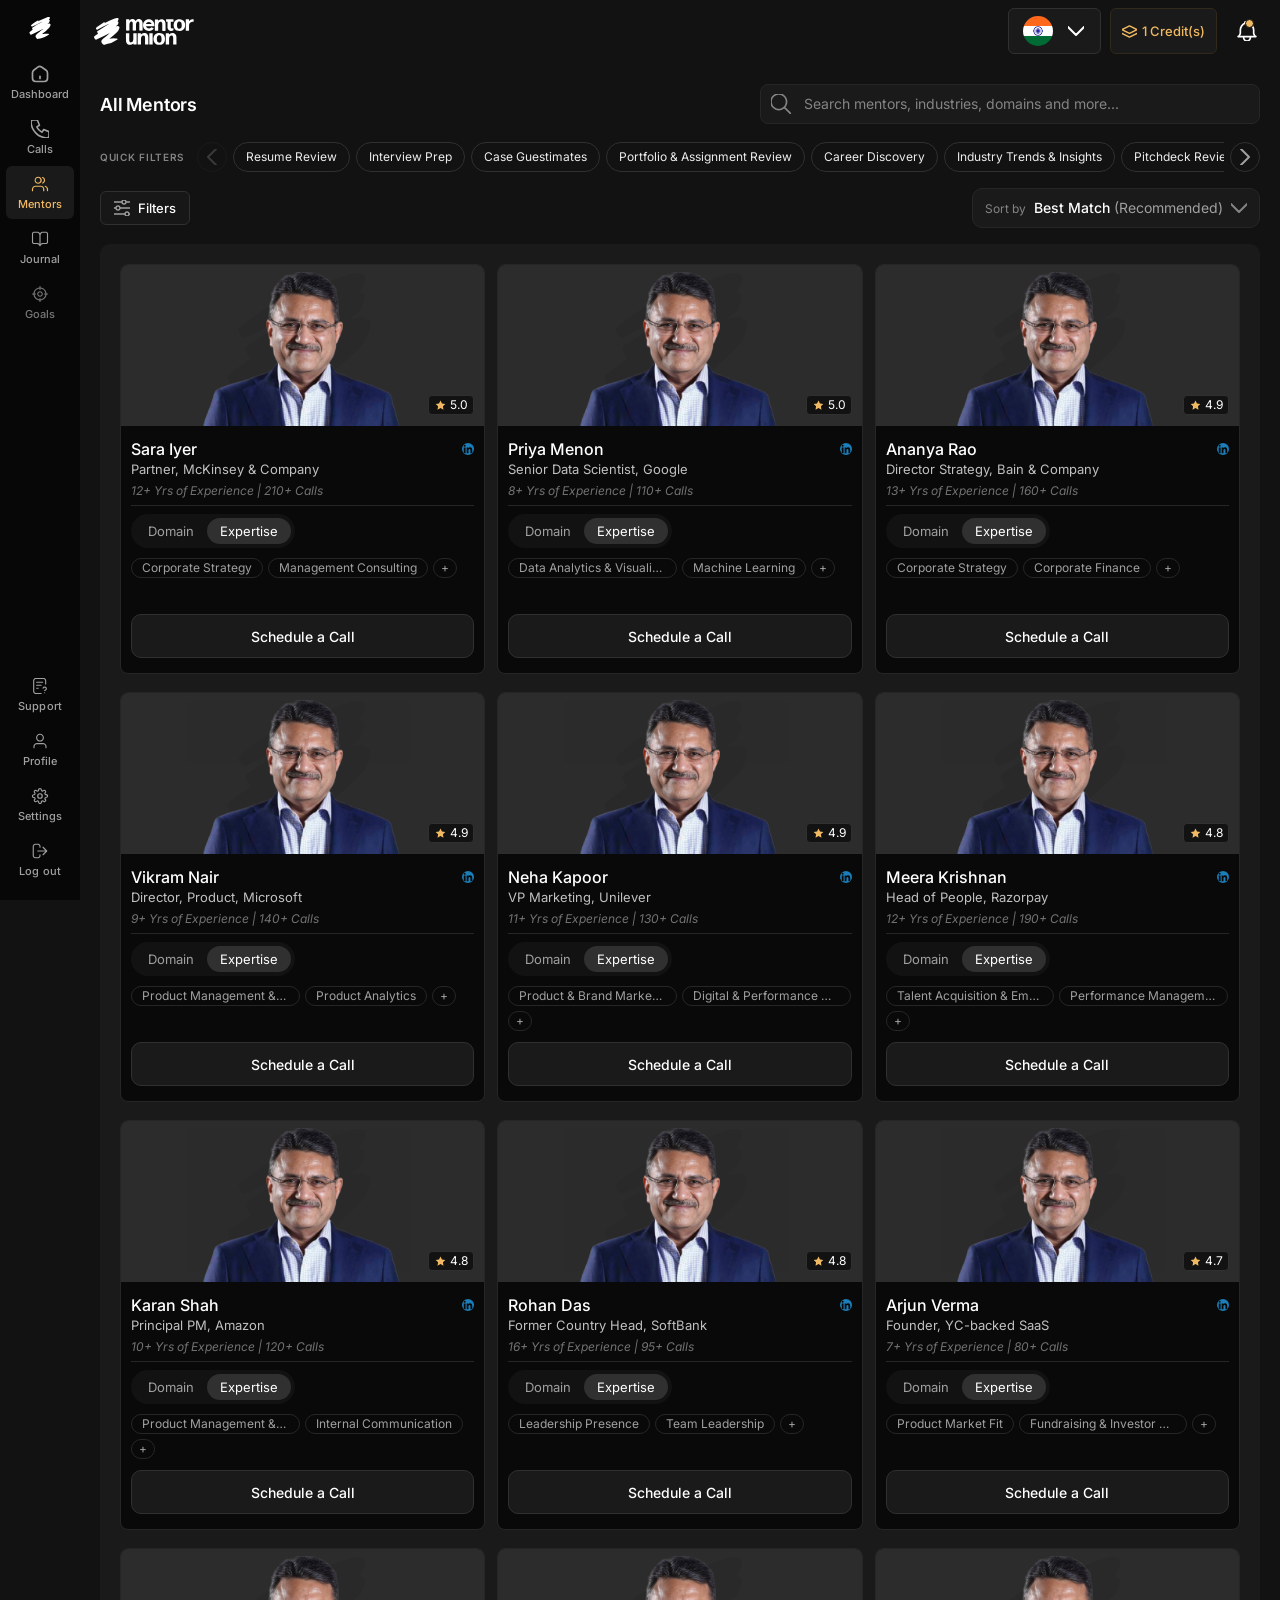
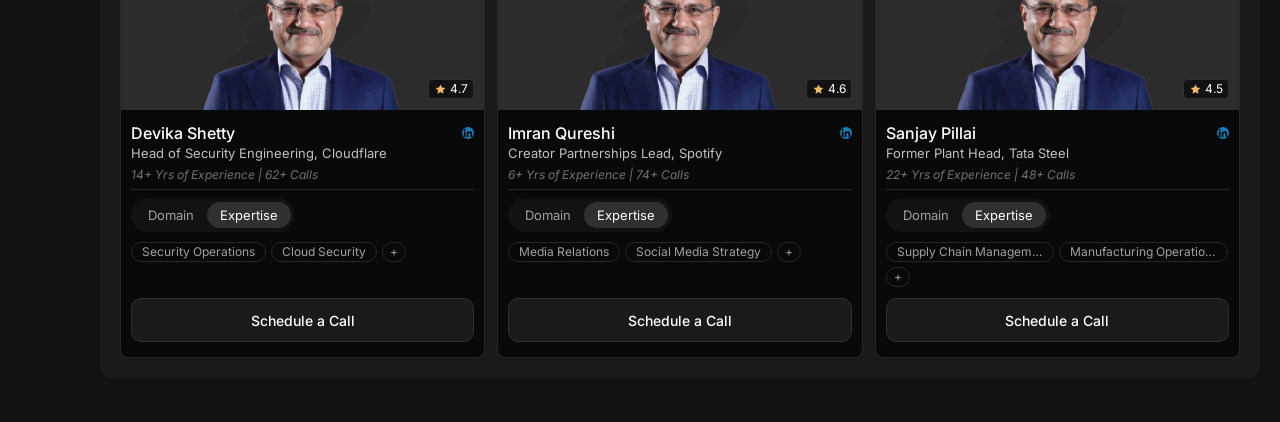
==== commit ec45dd7d: "Update mentor filters and prototype statuses" ====
--- a/prototypes/all-mentors-taxonomy-filters/index.html
+++ b/prototypes/all-mentors-taxonomy-filters/index.html
@@ -57,7 +57,7 @@
         <h1 class="page__title">All Mentors</h1>
 
         <div class="search" id="search" role="search">
-          <span data-icon="search" data-size="16"></span>
+          <span data-icon="search" data-size="20"></span>
           <label class="sr-only" for="search-input">Search mentors</label>
           <input id="search-input" type="search" autocomplete="off" spellcheck="false"
                  enterkeyhint="search" aria-controls="grid"
--- a/prototypes/all-mentors-taxonomy-filters/styles.css
+++ b/prototypes/all-mentors-taxonomy-filters/styles.css
@@ -43,6 +43,8 @@
      for the rail and the search well, #090909 for the mentor-card body. */
   --surface-page: var(--mu-black);
   --surface-card: var(--mu-900);
+  --surface-input: var(--mu-900);
+  --surface-hover: var(--mu-800);
   --surface-raised: var(--mu-800);
   --surface-well: #070707;
   --surface-mentor-body: #090909;
@@ -293,13 +295,16 @@
 
 .search {
   display: flex; align-items: center; gap: 11px;
-  width: min(500px, 55vw); height: 38px; padding: 0 12px;
-  border: 1px solid transparent; border-radius: var(--radius-2);
-  background: var(--surface-well);
+  width: min(500px, 55vw); height: 40px; padding: 0 10px;
+  border: 1px solid var(--border-subtle); border-radius: var(--radius-3);
+  background: var(--surface-input);
   color: var(--text-muted);
-}
-.search:hover { border-color: var(--border-control); }
-.search:focus-within { border-color: var(--accent-400); box-shadow: var(--ring-focus); }
+  cursor: text;
+  transition: border-color var(--motion-fast) var(--ease-standard),
+              background var(--motion-fast) var(--ease-standard);
+}
+.search:hover { border-color: var(--border-strong); }
+.search:focus-within { border-color: var(--accent-300); box-shadow: var(--ring-focus); }
 .search input {
   flex: 1; min-width: 0;
   border: 0; background: none; color: var(--text-primary);
@@ -307,6 +312,7 @@
 }
 .search input::placeholder { color: var(--text-muted); }
 .search input:focus { outline: none; }
+.search input::-webkit-search-cancel-button { appearance: none; }
 .search__clear { display: none; color: var(--text-muted); }
 .search__clear:hover { color: var(--text-primary); }
 .search[data-filled="true"] .search__clear { display: block; }
@@ -391,28 +397,61 @@
 }
 .toolbar__badge[hidden] { display: none; }
 
-.toolbar__sort { display: flex; justify-content: flex-end; margin-left: auto; min-width: 0; }
-
-.sortsel {
-  position: relative;
-  display: inline-flex; align-items: center; gap: 8px;
-  height: 36px; padding: 0 32px 0 12px;
-  max-width: 100%; min-width: 0; overflow: hidden;
-  border: 1px solid var(--border-control); border-radius: var(--radius-2);
-  background: var(--surface-panel);
-  color: var(--text-muted); font-size: var(--fs-2xs);
-}
-.sortsel:hover { border-color: var(--border-strong); }
-.sortsel:focus-within { box-shadow: var(--ring-focus); }
-.sortsel__label { flex: none; white-space: nowrap; }
-.sortsel select {
-  appearance: none; border: 0; background: none; outline: none;
-  max-width: 100%; min-width: 0; overflow: hidden; text-overflow: ellipsis;
-  color: var(--text-primary); font: 500 var(--fs-xs)/1 var(--font-sans);
-  cursor: pointer;
-}
-.sortsel select option { background: var(--mu-900); color: var(--text-primary); }
-.sortsel svg { position: absolute; right: 10px; color: var(--text-muted); pointer-events: none; }
+.toolbar__sort {
+  display: flex; justify-content: flex-end; margin-left: auto; min-width: 0;
+  position: relative; z-index: 20;
+}
+
+/* The schema Dropdown: a full-control trigger followed by a surfaced listbox.
+   The trigger, border, value and chevron are one click target. */
+.sortmenu { position: relative; max-width: 100%; min-width: 0; }
+.sortmenu__trigger {
+  display: flex; align-items: center; gap: 8px;
+  width: 100%; max-width: 100%; min-width: 0; height: 40px; padding: 0 12px;
+  border: 1px solid var(--border-subtle); border-radius: var(--radius-4);
+  background: var(--surface-input); color: var(--text-primary); text-align: left;
+  transition: border-color var(--motion-fast) var(--ease-standard),
+              background var(--motion-fast) var(--ease-standard);
+}
+.sortmenu__trigger:hover { border-color: var(--border-strong); background: var(--surface-card); }
+.sortmenu[data-open="true"] .sortmenu__trigger { border-color: var(--accent-300); }
+.sortmenu__label {
+  flex: none; color: var(--text-muted); font-size: var(--fs-2xs); white-space: nowrap;
+}
+.sortmenu__value {
+  min-width: 0; overflow: hidden; text-overflow: ellipsis; white-space: nowrap;
+  font-size: var(--fs-sm); font-weight: 500; line-height: 20px;
+}
+.sortmenu__value span { color: var(--text-tertiary); font-weight: 400; }
+.sortmenu__chev {
+  display: grid; place-items: center; flex: none; margin-left: auto;
+  color: var(--text-muted); transition: transform var(--motion-fast) var(--ease-standard);
+}
+.sortmenu[data-open="true"] .sortmenu__chev { transform: rotate(180deg); }
+
+.sortmenu__list {
+  position: absolute; top: calc(100% + 6px); right: 0; z-index: 30;
+  width: max(100%, 280px); max-width: calc(100vw - 24px); max-height: 260px;
+  padding: 4px; overflow-y: auto;
+  border: 1px solid var(--border-subtle); border-radius: var(--radius-4);
+  background: var(--surface-card); box-shadow: var(--shadow-e0);
+}
+.sortmenu__list[hidden] { display: none; }
+.sortmenu__option {
+  display: flex; align-items: center; gap: 8px;
+  width: 100%; min-height: 44px; padding: 8px 12px;
+  border-radius: var(--radius-2); color: var(--text-tertiary); text-align: left;
+}
+.sortmenu__option:hover,
+.sortmenu__option:focus-visible { background: var(--surface-hover); color: var(--text-primary); }
+.sortmenu__option[aria-selected="true"] { background: var(--surface-hover); color: var(--text-primary); }
+.sortmenu__option-copy { display: flex; flex: 1; flex-direction: column; min-width: 0; }
+.sortmenu__option-label {
+  overflow: hidden; text-overflow: ellipsis; white-space: nowrap;
+  color: inherit; font-size: var(--fs-sm); font-weight: 500; line-height: 20px;
+}
+.sortmenu__option-support { color: var(--text-muted); font-size: var(--fs-2xs); line-height: 16px; }
+.sortmenu__check { display: grid; place-items: center; flex: none; width: 16px; color: var(--accent-300); }
 
 /* ── The active funnel, on the results page ─────────────────────────────── */
 
@@ -763,6 +802,7 @@
               color var(--motion-fast) var(--ease-standard);
 }
 .brow:hover { background: var(--surface-panel); color: var(--text-primary); }
+.brow[aria-expanded="true"] { background: var(--surface-panel); color: var(--text-primary); }
 .brow__name { flex: 1; min-width: 0; font-size: var(--fs-sm); line-height: 19px; overflow-wrap: anywhere; }
 .brow__sel {
   flex: none; padding: 0 7px; border-radius: var(--radius-pill);
@@ -770,8 +810,26 @@
   font-size: var(--fs-3xs); font-weight: 600; line-height: 18px;
 }
 .brow__n { flex: none; color: var(--text-quiet); font-size: var(--fs-2xs); }
-.brow__chev { flex: none; color: var(--text-quiet); transform: rotate(-90deg); }
+.brow__chev {
+  flex: none; color: var(--text-quiet); transform: rotate(-90deg);
+  transition: transform var(--motion-fast) var(--ease-standard),
+              color var(--motion-fast) var(--ease-standard);
+}
+.brow[aria-expanded="true"] .brow__chev { color: var(--accent-300); transform: rotate(0); }
 .brow--more { min-height: 52px; border-bottom: 1px solid var(--border-subtle); border-radius: 0; }
+.brow--more[aria-expanded="true"] { border-bottom-color: transparent; }
+
+/* Standard-height laptop and desktop windows keep one child group open beneath
+   its parent row. Short and narrow windows never render this element: they use
+   the existing dedicated drill screen instead. */
+.finline {
+  margin: 2px 8px 10px 20px; padding: 8px 0 10px 14px;
+  border-left: 2px solid var(--border-control);
+}
+.finline .fsearch { width: 100%; margin: 2px 0 10px; }
+.finline .fstage__rule { margin: 6px 0; }
+.finline .opt { padding-left: 8px; }
+.brow--more + .finline { margin-top: -1px; padding-top: 6px; }
 
 .fback {
   display: inline-flex; align-items: center; gap: 6px;
@@ -952,6 +1010,6 @@
   .fstages__item { padding: 0 9px; }
   .quick__nav { width: 28px; height: 28px; }
   .toolbar__sort { flex: 1; }
-  .sortsel { width: 100%; }
-  .sortsel__label { display: none; }
-}
+  .sortmenu { width: 100%; }
+  .sortmenu__label { display: none; }
+}
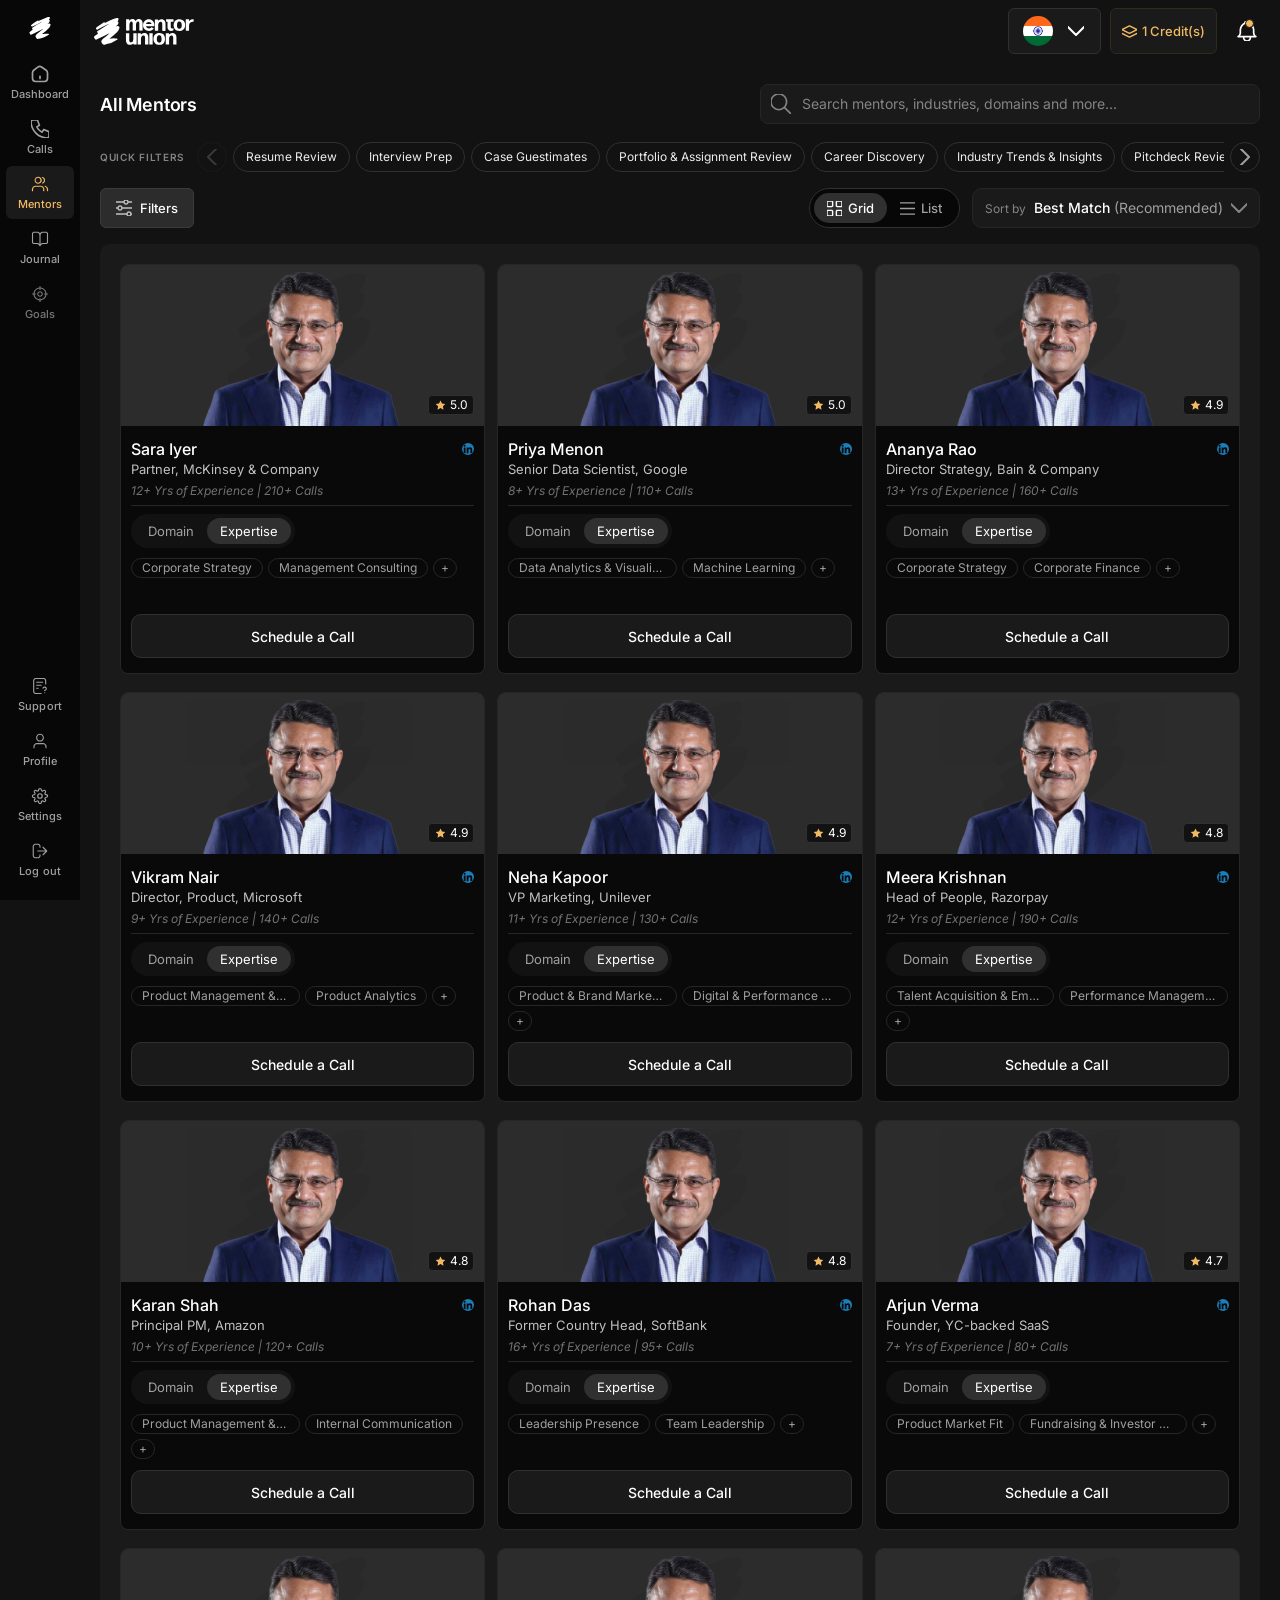
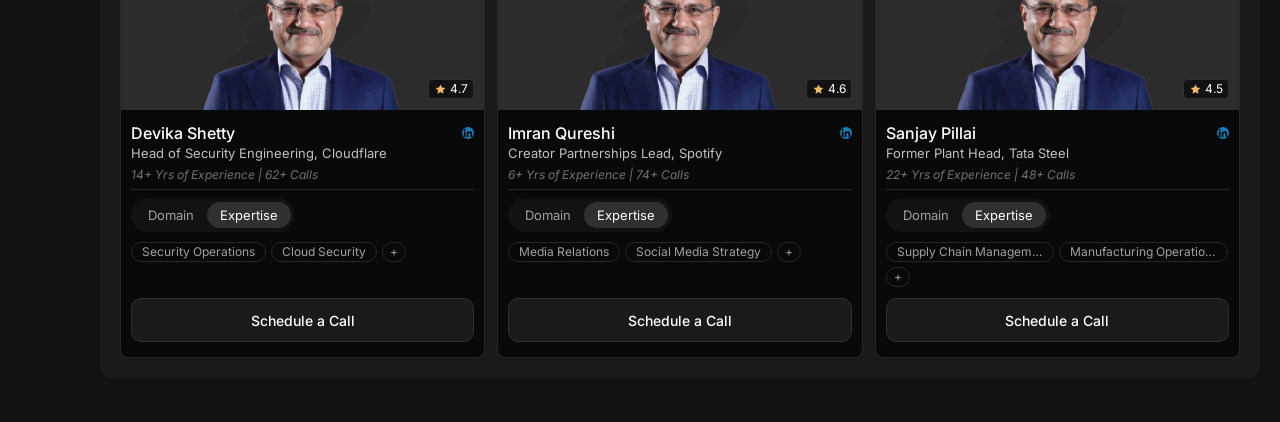
==== commit 73e0fea6: "Sync All Mentors taxonomy filters: Grid/List view, Company filter, alignment, search fix - Five-colu" ====
--- a/prototypes/all-mentors-taxonomy-filters/index.html
+++ b/prototypes/all-mentors-taxonomy-filters/index.html
@@ -83,13 +83,21 @@
         </div>
       </section>
 
-      <!-- Results controls: advanced filters on the left, sort on the right. -->
+      <!-- Results controls. Left: which mentors are in the set. Right: how that
+           same set is presented — view first, then order. All three controls
+           share the 40px height the search field and the schema Dropdown use. -->
       <div class="toolbar">
-        <button class="toolbar__filters" type="button" data-sheet-open aria-haspopup="dialog">
+        <button class="toolbar__filters" type="button" data-sheet-open
+                aria-haspopup="dialog" aria-expanded="false" aria-controls="filter-sheet">
           <span data-icon="adjustments-horizontal" data-size="16"></span>
           <span>Filters</span>
           <span class="toolbar__badge" id="filters-badge" hidden></span>
         </button>
+
+        <!-- Grid/List. Same aria-pressed segmented pattern as the per-card
+             Domain/Expertise toggle, sized for the toolbar. -->
+        <div class="toolbar__views" id="toolbar-views" role="group" aria-label="Result layout"></div>
+
         <div class="toolbar__sort" id="toolbar-sort"></div>
       </div>
 
--- a/prototypes/all-mentors-taxonomy-filters/styles.css
+++ b/prototypes/all-mentors-taxonomy-filters/styles.css
@@ -5,8 +5,8 @@
    block below is those token files, copied so this prototype opens from the
    file system with no build step and no path into the schema folder.
 
-   Mentor card, top bar and booking geometry is measured off
-   live/mu_taxonomy_filters/Credits.svg at its native 1440px width. Navigation
+   Mentor card, top bar and booking geometry is measured off the product
+   reference design at its native 1440px width. Navigation
    and filtering are not: the rail is a compact icon-over-label component and the
    taxonomy lives in a filter workspace that only exists while it is open, so the
    page itself is results-first. Both use the same tokens, chips, checkboxes and
@@ -61,7 +61,7 @@
   --text-quiet: var(--mu-500);
   --text-disabled: var(--mu-600);
   --text-on-accent: var(--mu-black);
-  /* The muted value Side nav.svg paints an unavailable section in. */
+  /* The muted value the reference navigation paints an unavailable section in. */
   --nav-off: #777777;
 
   /* Type — tokens/typography.css */
@@ -85,6 +85,10 @@
   --motion-base: 180ms;
   --ease-standard: cubic-bezier(0.2, 0, 0, 1);
   --ring-focus: 0 0 0 3px rgba(240, 185, 98, 0.28);
+  /* A plain-neutral alternative to --ring-focus for surfaces that should not
+     carry the accent colour on focus (the search fields: focus is not a
+     selected/active state here, just "you are typing"). */
+  --ring-focus-neutral: 0 0 0 3px rgba(255, 255, 255, 0.14);
   --shadow-e0: 8px 8px 32px 1px rgba(8, 8, 8, 0.12);
 
   /* Frame */
@@ -304,14 +308,21 @@
               background var(--motion-fast) var(--ease-standard);
 }
 .search:hover { border-color: var(--border-strong); }
-.search:focus-within { border-color: var(--accent-300); box-shadow: var(--ring-focus); }
+/* Neutral on focus, not the accent amber: a search field being typed into is
+   not a selected or active choice the way a pressed chip or an open menu is,
+   so it does not borrow that colour. */
+.search:focus-within { border-color: var(--border-strong); box-shadow: var(--ring-focus-neutral); }
 .search input {
-  flex: 1; min-width: 0;
+  flex: 1; min-width: 0; padding: 0;
   border: 0; background: none; color: var(--text-primary);
   font: 400 var(--fs-sm)/20px var(--font-sans);
 }
 .search input::placeholder { color: var(--text-muted); }
-.search input:focus { outline: none; }
+/* The input also matches the page's global :focus-visible rule directly — a
+   clicked text field counts as focus-visible in Chromium — which would paint
+   its own amber ring on top of the container's now-neutral one. The container
+   already carries the visible focus state, so the input's own is silenced. */
+.search input:focus { outline: none; box-shadow: none; }
 .search input::-webkit-search-cancel-button { appearance: none; }
 .search__clear { display: none; color: var(--text-muted); }
 .search__clear:hover { color: var(--text-primary); }
@@ -373,20 +384,47 @@
 
 /* ── Results toolbar ────────────────────────────────────────────────────── */
 
-.toolbar { display: flex; align-items: center; gap: 12px; margin-top: 16px; min-width: 0; }
-
+/* Filters on the left decides which mentors are in the set; the view toggle and
+   sort on the right decide how that set is drawn. All three stand 40px tall —
+   the control height the search field and the schema Dropdown already use — so
+   the row reads as one strip and every target clears 40px on touch. */
+.toolbar {
+  display: flex; align-items: center; flex-wrap: wrap;
+  gap: 10px 12px; margin-top: 16px; min-width: 0;
+}
+
+/* This button sat at #171717 behind a #303030 border on a #121212 page: 1.04:1
+   surface and 1.42:1 border against that page, so only the border did any work
+   and the control read as unlit text at 34px tall. It now stands on the raised
+   surface behind the strong border — 1.34:1 and 1.67:1 — with the icon lifted
+   from tertiary to secondary (7.76:1 on its own surface) and the height taken
+   to 40px, and it holds a real open state while the panel is showing.
+
+   Known limit: at 1.67:1 the boundary still does not reach the 3:1 that WCAG
+   1.4.11 asks of a non-text UI component. Clearing that needs a border around
+   #727272, which is lighter than every other border on this page and would put
+   this one control out of balance with the sort trigger and the view toggle
+   beside it. Raising it is a design-system decision about the border tokens,
+   not a decision about this button. */
 .toolbar__filters {
-  display: inline-flex; align-items: center; gap: 8px;
-  height: 34px; padding: 0 13px;
-  border: 1px solid var(--border-control); border-radius: var(--radius-2);
-  background: var(--surface-panel);
+  display: inline-flex; align-items: center; gap: 8px; flex: none;
+  height: 40px; padding: 0 15px;
+  border: 1px solid var(--border-strong); border-radius: var(--radius-2);
+  background: var(--surface-raised);
   color: var(--text-primary);
   font-size: var(--fs-xs); font-weight: 500;
   transition: border-color var(--motion-fast) var(--ease-standard),
-              background var(--motion-fast) var(--ease-standard);
-}
-.toolbar__filters:hover { border-color: var(--border-strong); background: var(--mu-800); }
-.toolbar__filters svg { color: var(--text-tertiary); }
+              background var(--motion-fast) var(--ease-standard),
+              color var(--motion-fast) var(--ease-standard);
+}
+.toolbar__filters:hover { border-color: var(--mu-600); background: var(--mu-700); }
+.toolbar__filters:active { background: var(--surface-raised); }
+.toolbar__filters svg { color: var(--text-secondary); }
+/* The same amber edge the sort control takes while its list is open. */
+.toolbar__filters[aria-expanded="true"] {
+  border-color: var(--accent-300); background: var(--mu-700);
+}
+.toolbar__filters[aria-expanded="true"] svg { color: var(--accent-300); }
 
 .toolbar__badge {
   display: inline-grid; place-items: center;
@@ -397,8 +435,43 @@
 }
 .toolbar__badge[hidden] { display: none; }
 
+/* Grid / List — the segmented control the mentor cards already use for
+   Domain/Expertise, in the toolbar's 40px height. Track sits in the well shade
+   so it reads as an inset switch on the page surface rather than a third
+   button; the selected half lifts to the control border shade, as on the card.
+   Icon plus word: this prototype nowhere establishes a bare-icon control, so
+   neither half is left to an icon alone. */
+.toolbar__views {
+  display: inline-flex; align-items: center; flex: none;
+  margin-left: auto; padding: 4px;
+  border: 1px solid var(--border-control); border-radius: var(--radius-pill);
+  background: var(--surface-well);
+}
+.toolbar__view {
+  position: relative;
+  display: inline-flex; align-items: center; gap: 6px;
+  height: 30px; padding: 0 13px;
+  border-radius: var(--radius-pill);
+  color: var(--text-tertiary);
+  font-size: var(--fs-xs); font-weight: 500; line-height: 30px;
+  white-space: nowrap;
+  transition: background var(--motion-fast) var(--ease-standard),
+              color var(--motion-fast) var(--ease-standard);
+}
+/* The pill is 30px so it reads as a thumb inside the track, but the target it
+   offers must be the full 40px the toolbar's other controls give. This takes
+   the hit area out to the track edge without moving anything visible; the two
+   halves grow vertically only, so they never overlap each other. */
+.toolbar__view::after { content: ""; position: absolute; inset: -5px 0; }
+.toolbar__view svg { color: currentColor; }
+.toolbar__view:hover { color: var(--text-primary); }
+.toolbar__view[aria-pressed="true"] { background: var(--border-control); color: var(--mu-000); }
+
+/* Sort keeps its place at the end of the row; the view toggle now carries the
+   auto margin that pushes the pair right, so the two never split the free
+   space between them. */
 .toolbar__sort {
-  display: flex; justify-content: flex-end; margin-left: auto; min-width: 0;
+  display: flex; justify-content: flex-end; min-width: 0; flex: 0 1 auto;
   position: relative; z-index: 20;
 }
 
@@ -511,9 +584,23 @@
   column-gap: 12px; row-gap: 18px;
   align-items: stretch;
 }
+/* Column counts are chosen against card width, not viewport width: the card's
+   portrait, tag row and CTA are legible down to ~266px, which is the narrowest
+   this prototype has always shipped (two-up at a 600px viewport). Each step is
+   therefore placed where the next column still clears that floor.
+
+     ≥1430px of results width -> 5 at 278px   (1590px viewport and wider)
+     ≥1180px                  -> 4 at 311px   (1440px viewport)
+     ≥800px                   -> 3 at 280px
+     ≥500px                   -> 2 at 266px
+
+   Taking 5 columns any lower — at a 1440px viewport it would mean 246px cards —
+   pushes the portrait to 81% of the card width and cuts the tag cap to 110px,
+   so the fifth column is bought back out of readability. It waits for 1590px. */
 @container (min-width: 500px) { .grid { grid-template-columns: repeat(2, minmax(0, 1fr)); } }
 @container (min-width: 800px) { .grid { grid-template-columns: repeat(3, minmax(0, 1fr)); } }
 @container (min-width: 1180px) { .grid { grid-template-columns: repeat(4, minmax(0, 1fr)); } }
+@container (min-width: 1430px) { .grid { grid-template-columns: repeat(5, minmax(0, 1fr)); } }
 
 .results__empty {
   display: flex; flex-direction: column; align-items: center; gap: 8px;
@@ -648,13 +735,157 @@
 }
 .mentor__cta:hover,
 /* The reference paints one card's CTA amber; that card carries data-cta. */
-.mentor[data-cta="accent"] .mentor__cta {
+.mentor[data-cta="accent"] .mentor__cta,
+.mrow[data-cta="accent"] .mentor__cta {
   background: var(--accent-300);
   color: var(--text-on-accent); font-weight: 600;
 }
 .mentor__cta:hover { border-color: var(--accent-300); }
-.mentor[data-cta="accent"] .mentor__cta:hover { background: var(--accent-200); }
+.mentor[data-cta="accent"] .mentor__cta:hover,
+.mrow[data-cta="accent"] .mentor__cta:hover { background: var(--accent-200); }
 .mentor__cta:active { background: var(--accent-400); border-color: var(--accent-400); transform: translateY(0.5px); }
+
+/* ── Mentor list row ────────────────────────────────────────────────────── */
+
+/* List is the same result set laid along the row instead of down the card, and
+   it is built to be read as a column of records rather than as wide cards. Every
+   row carries the card's four groups in one order — identity, rating and
+   experience, domain/expertise, action — so the eye can run straight down any
+   one of them. The row surface, border, radius, tag, toggle, rating chip and CTA
+   are the card's own components; only the arrangement and the type scale change.
+
+   Density: a grid result costs 107px of column height at four-up (410px card
+   plus an 18px row gap, over four); a list result costs 72px. */
+.rows { display: flex; flex-direction: column; gap: 6px; }
+
+.mrow {
+  display: grid;
+  grid-template-columns: auto minmax(0, 1fr);
+  align-items: center;
+  column-gap: 12px; row-gap: 10px;
+  min-width: 0; padding: 12px;
+  border: 1px solid var(--border-subtle);
+  border-radius: var(--radius-3);
+  background: var(--surface-mentor-body);
+  transition: border-color var(--motion-base) var(--ease-standard),
+              background var(--motion-base) var(--ease-standard);
+}
+/* Card hover moves the border; a dense row also needs the surface to move, the
+   same lift the filter workspace's browse rows use. */
+.mrow:hover { border-color: var(--border-control); background: var(--surface-panel); }
+
+.mrow__portrait {
+  grid-column: 1; grid-row: 1;
+  width: 44px; height: 44px; flex: none;
+  border-radius: var(--radius-3);
+  background: var(--mu-800);
+  overflow: hidden;
+}
+.mrow__portrait img { width: 100%; height: 100%; object-fit: cover; object-position: top center; }
+
+.mrow__identity { grid-column: 2; grid-row: 1; min-width: 0; }
+.mrow__name {
+  display: flex; align-items: center; gap: 7px;
+  font-size: var(--fs-sm); font-weight: 500; line-height: 20px;
+}
+.mrow__name > span:first-child {
+  min-width: 0; overflow: hidden; text-overflow: ellipsis; white-space: nowrap;
+}
+/* On the card the mark is pushed to the far edge; in a row it belongs against
+   the name, or it drifts away from what it verifies. */
+.mrow__name .mentor__linkedin { margin-left: 0; }
+.mrow__role {
+  margin-top: 1px;
+  color: var(--text-secondary);
+  font-size: var(--fs-2xs); line-height: 16px;
+  overflow: hidden; text-overflow: ellipsis; white-space: nowrap;
+}
+
+.mrow__stats { grid-column: 1 / -1; display: flex; align-items: center; gap: 10px; min-width: 0; }
+/* The card's rating chip, un-positioned: on a card it is pinned over the
+   portrait, in a row it sits at the head of the metadata group. */
+.mrow__rating { position: static; height: 22px; flex: none; }
+/* Two lines of this still fit inside the row's 66px, so the experience and call
+   counts wrap rather than being cut mid-word against the toggle beside them. */
+.mrow__meta {
+  min-width: 0;
+  color: var(--text-quiet);
+  font-size: var(--fs-2xs); font-style: italic; line-height: 16px;
+  overflow-wrap: anywhere;
+}
+
+.mrow__detail {
+  grid-column: 1 / -1;
+  display: flex; align-items: center; flex-wrap: wrap; gap: 8px; min-width: 0;
+}
+.mrow__detail .mentor__toggle { flex: none; padding: 3px; }
+.mrow__detail .mentor__toggle button {
+  height: 24px; padding: 0 11px; font-size: var(--fs-2xs); line-height: 24px;
+}
+/* Stacked rows let the tags wrap, but the area is capped at the same two rows
+   the card reserves, so an unusually long tag pair can add one line to a row
+   and never more. */
+.mrow__tags {
+  display: flex; align-items: flex-start; align-content: flex-start;
+  flex-wrap: wrap; gap: 5px; min-width: 0;
+  max-height: 45px; overflow: hidden;
+}
+/* Tags shrink and ellipsise inside themselves; the +N control never does, or
+   the row loses the only way to reach the rest of them. */
+.mrow__tags .tag { flex: 0 1 auto; min-width: 0; }
+.mrow__tags .tag--more { flex: none; }
+
+.mrow__cta {
+  grid-column: 1 / -1;
+  height: 38px; width: 100%; margin-top: 0; padding: 0 16px;
+  border-radius: var(--radius-3);
+  font-size: var(--fs-xs);
+  white-space: nowrap;
+}
+
+/* Two lines: identity and metadata above, detail and action below. The portrait
+   aligns to the name rather than floating between the two lines, and the tags
+   stop wrapping here — a third line of tags under the toggle would cost more
+   height than the truncation it saves. */
+@container (min-width: 560px) {
+  .mrow {
+    grid-template-columns: auto minmax(0, 1.1fr) minmax(0, 0.9fr) auto;
+    column-gap: 14px; row-gap: 8px;
+    padding: 11px 14px;
+  }
+  .mrow__portrait { grid-row: 1 / span 2; align-self: start; }
+  .mrow__stats { grid-column: 3 / span 2; grid-row: 1; justify-self: start; }
+  .mrow__detail { grid-column: 2 / span 2; grid-row: 2; flex-wrap: nowrap; }
+  .mrow__tags { align-items: center; flex-wrap: nowrap; max-height: none; }
+  .mrow__cta { grid-column: 4; grid-row: 2; width: auto; justify-self: end; }
+}
+
+/* One line, four zones plus the action. The minmax floors are what decide this
+   threshold: below roughly 820px of results width the five zones cannot all
+   hold their floor, so the row stays in its two-row form rather than crushing
+   the tags. */
+@container (min-width: 1080px) {
+  .mrow {
+    /* Weights, not equal columns: the tag zone is the one that can always use
+       more room, and the metadata column is sized to hold the longest
+       experience string on one line at 1440px and above. The detail floor is
+       410px because the Domain/Expertise toggle takes 146px of that zone before
+       a single tag is drawn; the remaining 264px is what two readable tags and
+       the +N control need. Sized any lower, the tags collapse to one letter and
+       an ellipsis. Those floors set the threshold: below 1080px of results
+       width the five zones cannot all hold theirs, so the row keeps its
+       two-line form rather than shrinking the tags past use. */
+    grid-template-columns:
+      auto minmax(160px, 0.85fr) minmax(190px, 0.9fr) minmax(410px, 1.5fr) auto;
+    column-gap: 18px; row-gap: 0;
+    min-height: 66px; padding: 9px 14px;
+  }
+  .mrow__portrait { grid-row: 1; align-self: center; }
+  .mrow__identity { grid-row: 1; }
+  .mrow__stats { grid-column: 3; grid-row: 1; }
+  .mrow__detail { grid-column: 4; grid-row: 1; }
+  .mrow__cta { grid-column: 5; grid-row: 1; }
+}
 
 /* ── Filter workspace ───────────────────────────────────────────────────── */
 
@@ -705,8 +936,10 @@
   letter-spacing: 0.08em; text-transform: uppercase;
 }
 .fstages__item {
+  /* No explicit second track: an item without a summary would otherwise carry
+     its row gap anyway and sit taller than its content. */
   display: grid; grid-template-columns: minmax(0, 1fr) auto 16px;
-  grid-template-rows: auto auto; align-items: center; gap: 4px 8px;
+  align-items: center; gap: 4px 8px;
   width: 100%; min-height: 62px; padding: 10px;
   border-radius: var(--radius-3); color: var(--text-tertiary);
   text-align: left;
@@ -722,6 +955,9 @@
   min-width: 0; overflow: hidden; text-overflow: ellipsis; white-space: nowrap;
   font-size: var(--fs-xs); font-weight: 600;
 }
+/* The rail has room for the full label; the mobile strip does not, and five
+   categories at full length would push Company off the visible run. */
+.fstages__label--short { display: none; }
 .fstages__count {
   display: grid; place-items: center;
   min-width: 20px; height: 20px; padding: 0 6px;
@@ -737,38 +973,79 @@
 }
 .fsheet__workspace { min-width: 0; min-height: 0; display: flex; }
 .fsheet__body {
+  /* One text column, one spacing scale.
+     ------------------------------------------------------------------
+     Every row in here carries an internal inset so its hover background is
+     wider than its text. Previously that inset pushed the text inward while
+     the headings above stayed flush, so a panel showed five different left
+     edges at once: heading and eyebrow at 0, browse-row name at +10, checkbox
+     at +10, option label and search text at +35, inline child label at +70.
+
+     `--row-inset` is now cancelled by an equal negative margin on every row, so
+     each row's leading element — checkbox, name, icon — starts on the heading's
+     line and only the background bleeds outward. This is the same relationship
+     the category rail beside it already had.
+
+     Two vertical values, and no others: --block-gap between blocks,
+     --label-gap between a label and the thing it labels. */
+  --row-inset: 10px;
+  --block-gap: 16px;
+  --label-gap: 8px;
+
   flex: 1; min-width: 0; min-height: 0; overflow-y: auto;
   padding: 22px 28px 28px;
 }
+
+/* The rows that hang their background into the inset. */
+.fsearch, .brow, .opt, .fback, .fmore {
+  margin-inline: calc(var(--row-inset) * -1);
+  padding-inline: var(--row-inset);
+}
+/* A bordered row spends one of those pixels on its own border, so it takes one
+   less of padding and its content still lands on the column. */
+.fsearch, .fmore { padding-inline: calc(var(--row-inset) - 1px); }
 .fsheet__body::-webkit-scrollbar { width: 6px; }
 .fsheet__body::-webkit-scrollbar-thumb { background: var(--mu-800); border-radius: 3px; }
 
-.fworkspace__head { margin-bottom: 18px; }
+.fworkspace__head { margin-bottom: var(--block-gap); }
 .fworkspace__head h3 { font-size: var(--fs-lg); font-weight: 600; letter-spacing: -0.01em; }
 
+/* Full width, not a 560px cap: it heads a list that runs the full column, and a
+   control that stops short of the rows beneath it reads as misplaced. The 16px
+   icon and 10px gap put the placeholder on the same column as an option label
+   (16px box + 10px gap), so the field and the rows below it share one text
+   line. */
 .fsearch {
-  display: flex; align-items: center; gap: 8px;
-  width: min(100%, 560px); height: 40px; margin-bottom: 16px; padding: 0 12px;
+  display: flex; align-items: center; gap: 10px;
+  width: auto; height: 40px; margin-bottom: var(--block-gap);
   border: 1px solid var(--border-control); border-radius: var(--radius-2);
   background: var(--surface-page); color: var(--text-muted);
-}
-.fsearch:focus-within { box-shadow: var(--ring-focus); }
+  cursor: text;
+}
+.fsearch:focus-within { border-color: var(--border-strong); box-shadow: var(--ring-focus-neutral); }
+/* The UA gives an input its own 1px/2px padding; zeroed here so the placeholder
+   starts exactly on the option-label column rather than two pixels past it. */
 .fsearch input {
-  flex: 1; min-width: 0; border: 0; background: none; color: var(--text-primary);
+  flex: 1; min-width: 0; padding: 0;
+  border: 0; background: none; color: var(--text-primary);
   font: 400 var(--fs-xs)/18px var(--font-sans);
 }
-.fsearch input:focus { outline: none; }
+.fsearch input:focus { outline: none; box-shadow: none; }
 .fsearch input::placeholder { color: var(--text-muted); }
 .fsearch [data-stage-clear] { display: none; color: var(--text-muted); border-radius: var(--radius-2); }
 .fsearch[data-filled="true"] [data-stage-clear] { display: block; }
 .fsearch [data-stage-clear]:hover { color: var(--text-primary); }
 
-.fstage__title { margin: 2px 0 12px; font-size: var(--fs-md); font-weight: 600; }
-.fstage__rule { display: block; height: 1px; margin: 8px 0; background: var(--border-subtle); }
+.fstage__title { margin: 0 0 var(--label-gap); font-size: var(--fs-md); font-weight: 600; }
+/* The rule separates rows, so it spans the rows rather than the text column. */
+.fstage__rule {
+  display: block; height: 1px; margin: var(--label-gap) calc(var(--row-inset) * -1);
+  background: var(--border-subtle);
+}
 
 .fcontext {
   display: flex; align-items: flex-start; gap: 10px;
-  margin: -6px 0 16px; min-width: 0;
+  margin: 0 0 var(--block-gap); min-width: 0;
 }
 .fcontext__label {
   flex: none; padding-top: 5px;
@@ -777,18 +1054,26 @@
 .fcontext__chips { display: flex; flex-wrap: wrap; gap: 6px; min-width: 0; }
 
 .fbrowse {
-  margin: 18px 0 7px;
+  margin: var(--block-gap) 0 var(--label-gap);
   color: var(--text-quiet);
   font-size: var(--fs-3xs); font-weight: 700; letter-spacing: 0.07em;
   text-transform: uppercase;
 }
 
 .flist { display: flex; flex-direction: column; min-width: 0; }
-.flist--domains { display: grid; grid-template-columns: repeat(2, minmax(0, 1fr)); column-gap: 18px; }
-
-.fexpert-group + .fexpert-group { margin-top: 22px; padding-top: 20px; border-top: 1px solid var(--border-subtle); }
+/* Each cell's row bleeds --row-inset outward, so the gap carries that on both
+   sides or the two columns' backgrounds touch. */
+.flist--domains {
+  display: grid; grid-template-columns: repeat(2, minmax(0, 1fr));
+  column-gap: calc(18px + 2 * var(--row-inset));
+}
+
+.fexpert-group + .fexpert-group {
+  margin-top: 20px; padding-top: 20px;
+  border-top: 1px solid var(--border-subtle);
+}
 .fexpert-group h4 {
-  margin: 0 0 8px; color: var(--text-muted);
+  margin: 0 0 var(--label-gap); color: var(--text-muted);
   font-size: var(--fs-3xs); font-weight: 700; letter-spacing: 0.07em;
   text-transform: uppercase;
 }
@@ -796,7 +1081,12 @@
 /* A row you open to reach a compact child list. */
 .brow {
   display: flex; align-items: center; gap: 10px;
-  width: 100%; min-height: 46px; padding: 8px 10px;
+  /* A button does not stretch on its own, and a plain 100% would resolve
+     against the container and leave the row short of the inset it bleeds into
+     on each side — which is what made browse rows end before the search field
+     above them. */
+  width: calc(100% + 2 * var(--row-inset));
+  min-height: 46px; padding-block: 8px;
   border-radius: var(--radius-2); color: var(--text-secondary); text-align: left;
   transition: background var(--motion-fast) var(--ease-standard),
               color var(--motion-fast) var(--ease-standard);
@@ -822,31 +1112,47 @@
 /* Standard-height laptop and desktop windows keep one child group open beneath
    its parent row. Short and narrow windows never render this element: they use
    the existing dedicated drill screen instead. */
+/* One nesting step, not a second inset system: the panel indents by 20px and
+   the rows inside it bleed onto its rule exactly as top-level rows bleed onto
+   the body's content edge. */
 .finline {
-  margin: 2px 8px 10px 20px; padding: 8px 0 10px 14px;
+  margin: 2px 0 10px 20px;
+  padding: 8px 0 10px var(--row-inset);
   border-left: 2px solid var(--border-control);
 }
-.finline .fsearch { width: 100%; margin: 2px 0 10px; }
-.finline .fstage__rule { margin: 6px 0; }
-.finline .opt { padding-left: 8px; }
+.finline .fsearch { margin-block: 2px 10px; }
+.finline .fstage__rule { margin-block: 6px; }
 .brow--more + .finline { margin-top: -1px; padding-top: 6px; }
 
 .fback {
-  display: inline-flex; align-items: center; gap: 6px;
-  margin-bottom: 12px; padding: 5px 6px 5px 2px;
+  display: inline-flex; align-items: center; gap: 10px;
+  margin-bottom: var(--block-gap); padding-block: 5px;
   border-radius: var(--radius-2); color: var(--text-tertiary); font-size: var(--fs-2xs);
 }
 .fback svg { transform: rotate(90deg); }
 .fback:hover { color: var(--accent-300); }
 
-.fnone { padding: 20px 2px; }
+.fnone { padding: 20px 0; }
 .fnone p, .fgroup__empty { color: var(--text-muted); font-size: var(--fs-xs); line-height: 18px; }
-.fnone button {
-  margin-top: 10px; height: 32px; padding: 0 12px;
+.fnone button,
+.fmore {
+  min-height: 34px; padding-block: 0;
   border: 1px solid var(--border-control); border-radius: var(--radius-2);
   color: var(--text-primary); font-size: var(--fs-2xs);
 }
-.fnone button:hover { background: var(--mu-800); border-color: var(--border-strong); }
+.fnone button { margin-top: 10px; padding-inline: 12px; }
+.fnone button:hover,
+.fmore:hover { background: var(--mu-800); border-color: var(--border-strong); }
+
+/* Sits under the capped option list; the negative inline margin is inherited
+   from the shared row rule above, so its label starts on the text column. It is
+   the control that reveals the rest of a 45-row list, so it carries a target
+   the size of the rows it reveals rather than the size of its own text. */
+.fmore {
+  display: inline-flex; align-items: center;
+  min-height: 38px; margin-top: var(--label-gap); width: auto;
+  padding-inline: calc(var(--row-inset) - 1px);
+}
 
 /* Option rows — one row shape wherever a value sits. */
 .opt {
@@ -988,6 +1294,8 @@
   }
   .fsheet__stages::-webkit-scrollbar { height: 0; }
   .fstages__eyebrow, .fstages__summary, .fstages__chev { display: none; }
+  .fstages__label { display: none; }
+  .fstages__label--short { display: block; }
   .fstages__item {
     display: inline-flex; align-items: center; gap: 6px; flex: none;
     width: auto; min-height: 44px; padding: 0 11px;
@@ -999,8 +1307,9 @@
   .fsheet__workspace { flex: 1; }
   .fsheet__body { padding: 18px 16px 24px; }
   .flist--domains { grid-template-columns: minmax(0, 1fr); }
-  .opt { min-height: 44px; padding: 11px 10px; }
+  .opt { min-height: 44px; padding-block: 11px; }
   .brow { min-height: 52px; }
+  .fmore, .fnone button { min-height: 44px; }
 }
 
 @media (max-width: 519px) {
@@ -1009,7 +1318,11 @@
   .chip-control:not(.chip-control--credits) svg { display: none; }
   .fstages__item { padding: 0 9px; }
   .quick__nav { width: 28px; height: 28px; }
-  .toolbar__sort { flex: 1; }
+  /* Three controls no longer fit on one line. Rather than shrink them, Filters
+     and the view toggle hold the line at its two ends and sort takes the next
+     line whole — the basis of 100% is what forces that wrap. */
+  .toolbar__sort { flex: 1 0 100%; }
   .sortmenu { width: 100%; }
   .sortmenu__label { display: none; }
-}
+  .toolbar__view { padding: 0 11px; }
+}
